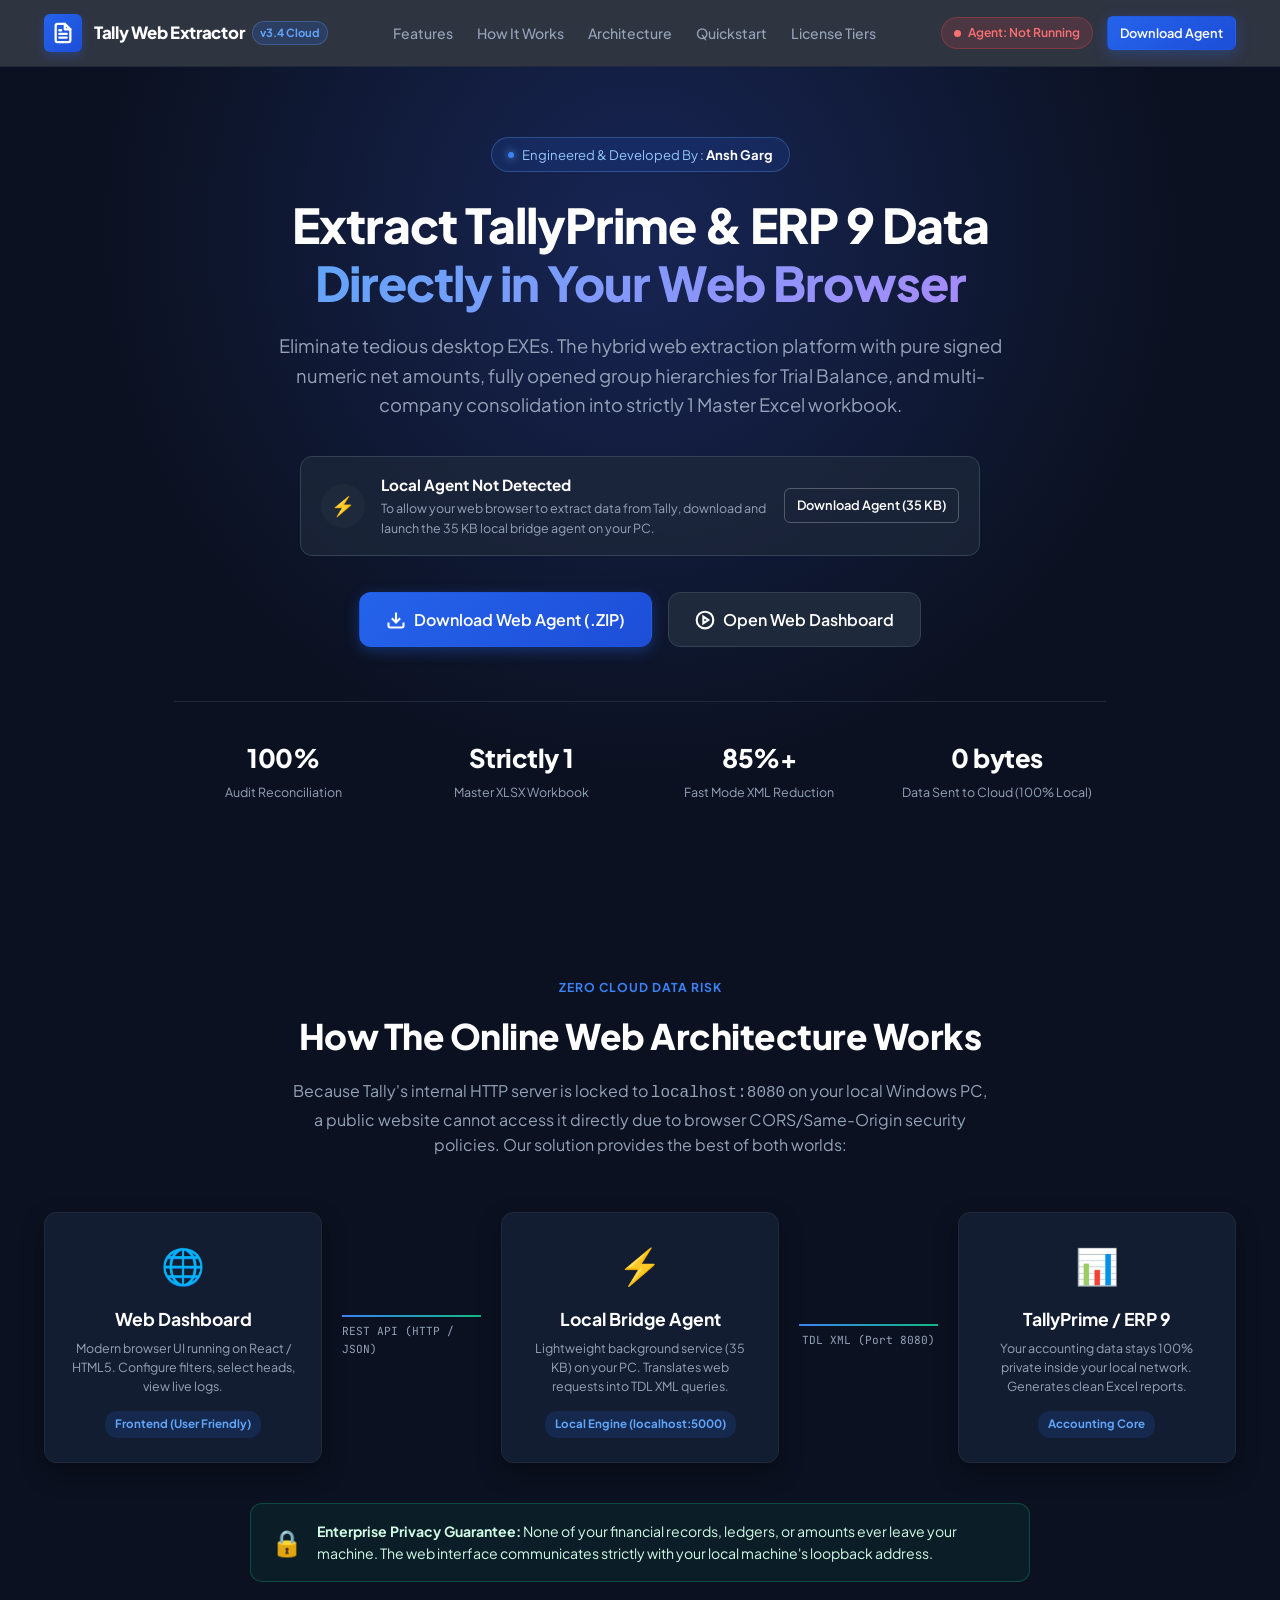
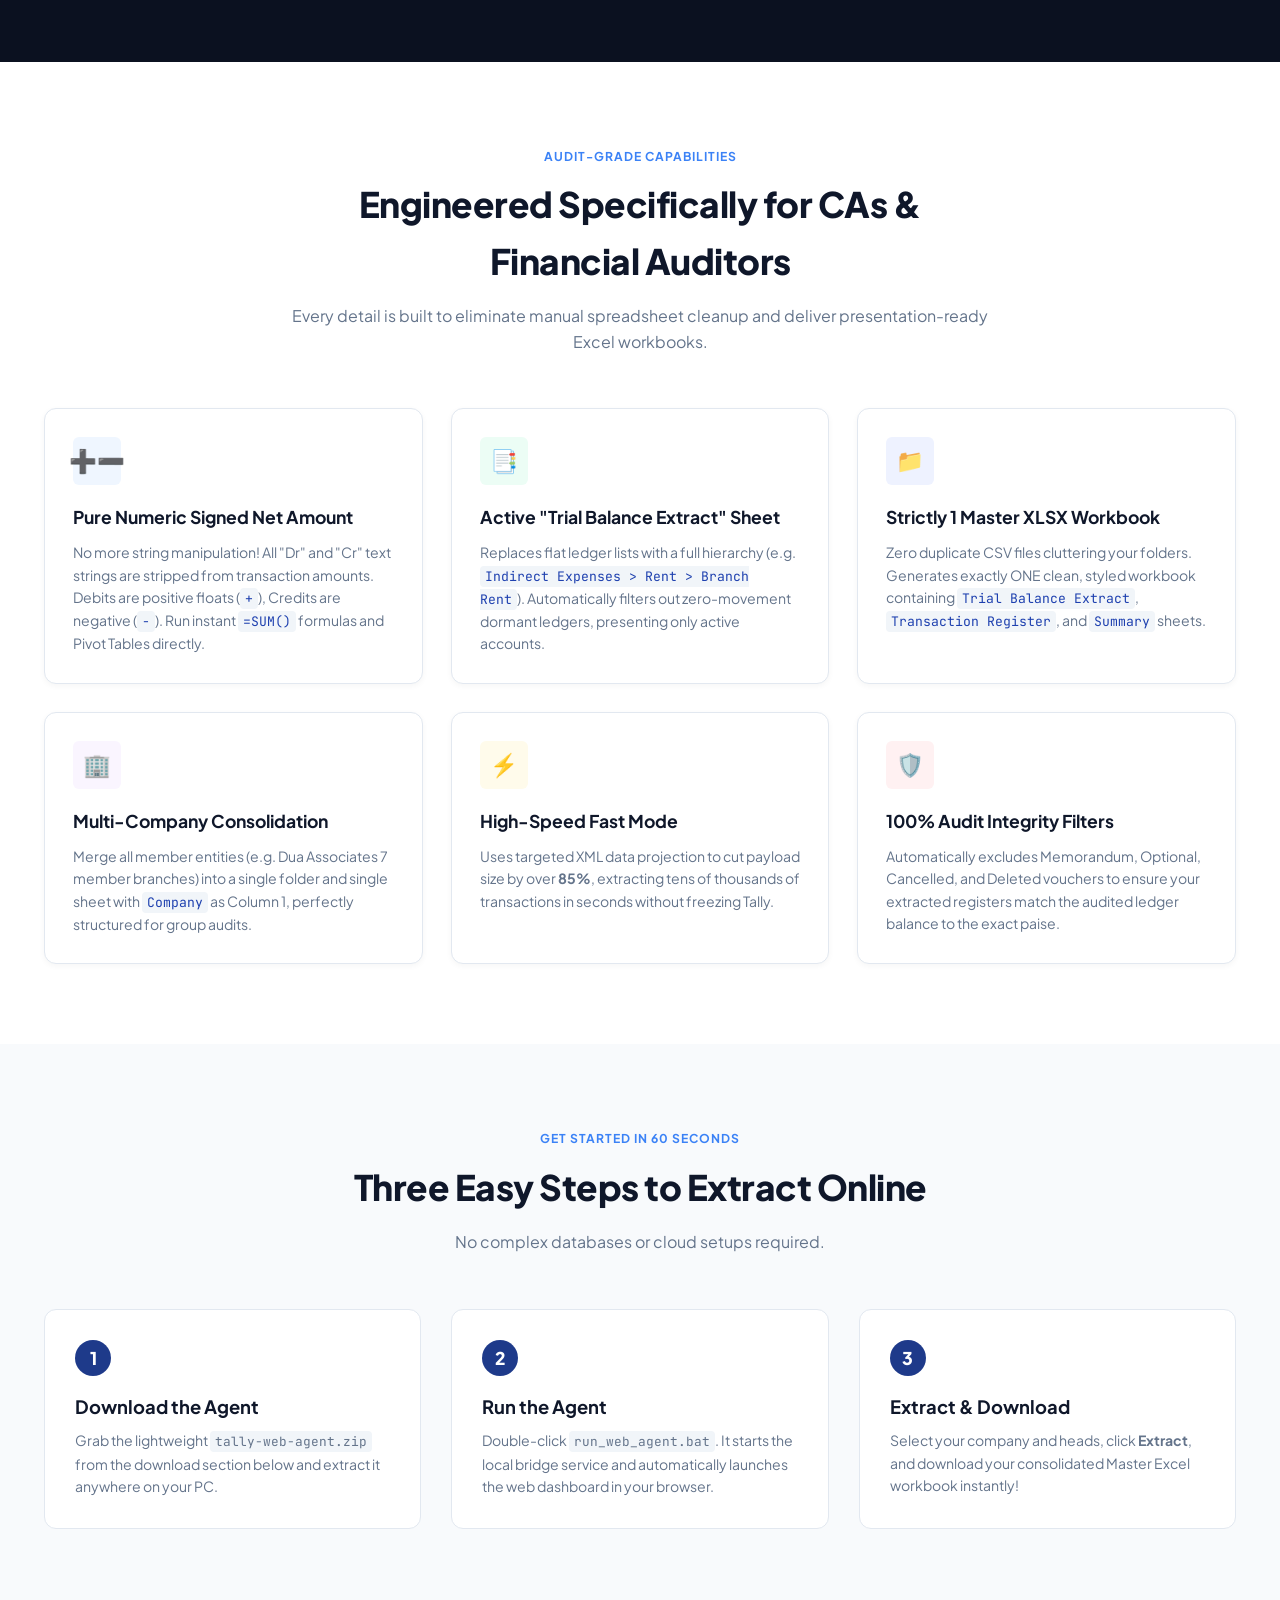
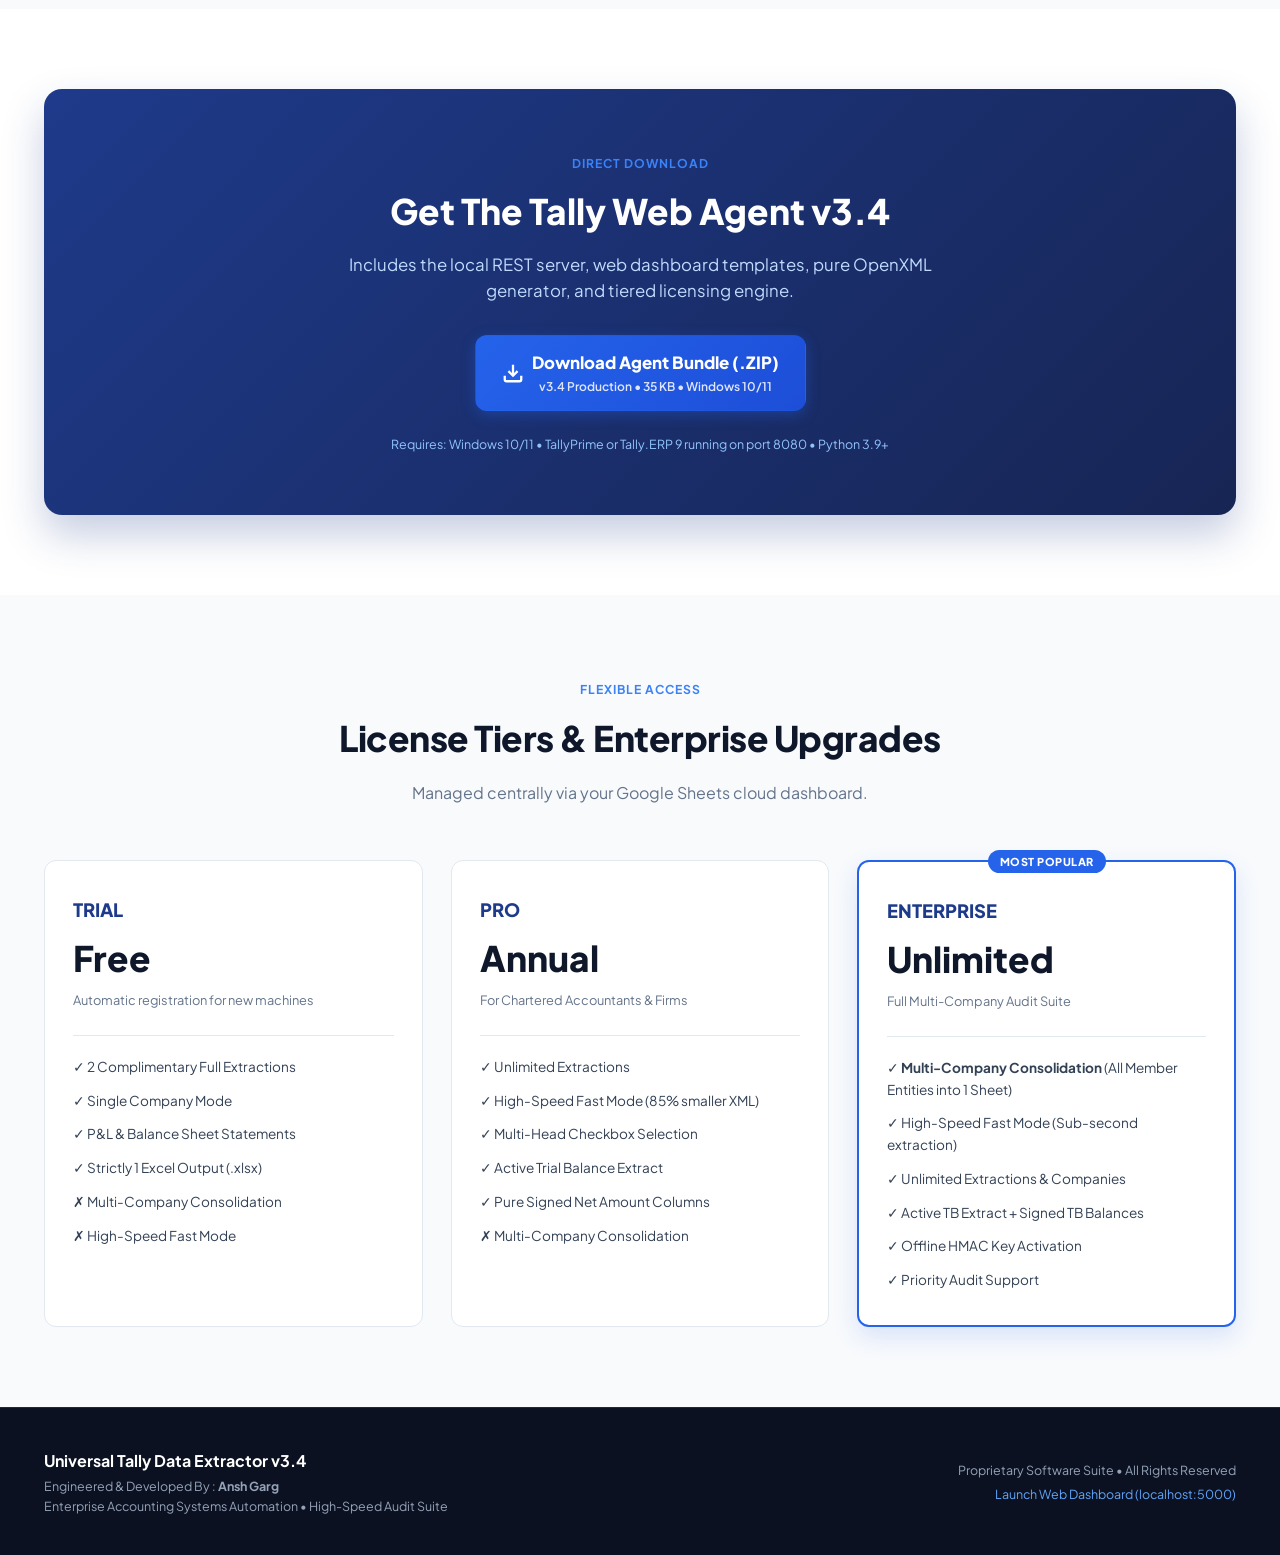
==== website/index.html @ d731748b "Initial Push" ====
<!DOCTYPE html>
<html lang="en">
<head>
  <meta charset="UTF-8">
  <meta name="viewport" content="width=device-width, initial-scale=1.0">
  <title>Tally Web Extractor — Enterprise Accounting & Consolidated Audit Suite</title>
  <link rel="preconnect" href="https://fonts.googleapis.com">
  <link rel="preconnect" href="https://fonts.gstatic.com" crossorigin>
  <link href="https://fonts.googleapis.com/css2?family=Plus+Jakarta+Sans:wght@400;500;600;700;800&family=JetBrains+Mono:wght@400;500;600&display=swap" rel="stylesheet">
  <link rel="stylesheet" href="css/style.css">
</head>
<body>

  <!-- ================= TOP NAVIGATION ================= -->
  <nav class="navbar">
    <div class="nav-container">
      <a href="#" class="nav-brand">
        <div class="nav-logo">
          <svg viewBox="0 0 24 24" fill="none" stroke="currentColor" stroke-width="2.5" stroke-linecap="round" stroke-linejoin="round">
            <path d="M14 2H6a2 2 0 0 0-2 2v16a2 2 0 0 0 2 2h12a2 2 0 0 0 2-2V8z"></path>
            <polyline points="14 2 14 8 20 8"></polyline>
            <line x1="16" y1="13" x2="8" y2="13"></line>
            <line x1="16" y1="17" x2="8" y2="17"></line>
            <polyline points="10 9 9 9 8 9"></polyline>
          </svg>
        </div>
        <div class="nav-brand-text">
          <span class="nav-brand-title">Tally Web Extractor</span>
          <span class="nav-brand-badge">v3.4 Cloud</span>
        </div>
      </a>

      <div class="nav-menu">
        <a href="#features" class="nav-link">Features</a>
        <a href="#how-it-works" class="nav-link">How It Works</a>
        <a href="#architecture" class="nav-link">Architecture</a>
        <a href="#quickstart" class="nav-link">Quickstart</a>
        <a href="#tiers" class="nav-link">License Tiers</a>
      </div>

      <div class="nav-actions">
        <!-- Live Agent Detection Badge -->
        <div id="nav-agent-status" class="nav-agent-pill status-probing">
          <span class="status-dot"></span>
          <span class="status-label">Probing Agent...</span>
        </div>
        <a href="#download" class="btn btn-primary btn-sm">Download Agent</a>
      </div>
    </div>
  </nav>

  <!-- ================= HERO SECTION ================= -->
  <header class="hero">
    <div class="hero-container">
      <div class="hero-badge">
        <span class="badge-dot"></span>
        <span>Engineered & Developed By : <strong>Ansh Garg</strong></span>
      </div>

      <h1 class="hero-title">
        Extract TallyPrime & ERP 9 Data<br>
        <span class="gradient-text">Directly in Your Web Browser</span>
      </h1>

      <p class="hero-subtitle">
        Eliminate tedious desktop EXEs. The hybrid web extraction platform with pure signed numeric net amounts,
        fully opened group hierarchies for Trial Balance, and multi-company consolidation into strictly 1 Master Excel workbook.
      </p>

      <!-- AGENT BRIDGE STATUS CARD -->
      <div id="hero-bridge-card" class="bridge-card bridge-card-offline">
        <div class="bridge-indicator">
          <div class="bridge-radar"></div>
          <div class="bridge-status-icon" id="bridge-status-icon">⚡</div>
        </div>
        <div class="bridge-details">
          <div class="bridge-title" id="bridge-title">Checking Local Agent Connection...</div>
          <div class="bridge-desc" id="bridge-desc">
            To extract data, your local agent bridges your browser with Tally running on <code>localhost:8080</code>.
          </div>
        </div>
        <div class="bridge-cta" id="bridge-cta">
          <a href="#download" class="btn btn-sm btn-outline-white">Download Agent (35 KB)</a>
        </div>
      </div>

      <div class="hero-actions">
        <a href="downloads/tally-web-agent.zip" class="btn btn-primary btn-lg" download>
          <svg width="20" height="20" viewBox="0 0 24 24" fill="none" stroke="currentColor" stroke-width="2.5"><path d="M21 15v4a2 2 0 0 1-2 2H5a2 2 0 0 1-2-2v-4"></path><polyline points="7 10 12 15 17 10"></polyline><line x1="12" y1="15" x2="12" y2="3"></line></svg>
          Download Web Agent (.ZIP)
        </a>
        <a id="btn-launch-dashboard" href="http://localhost:5000" target="_blank" class="btn btn-secondary btn-lg">
          <svg width="20" height="20" viewBox="0 0 24 24" fill="none" stroke="currentColor" stroke-width="2.5"><circle cx="12" cy="12" r="10"></circle><polygon points="10 8 16 12 10 16 10 8"></polygon></svg>
          Open Web Dashboard
        </a>
      </div>

      <div class="hero-stats">
        <div class="stat-item">
          <div class="stat-number">100%</div>
          <div class="stat-label">Audit Reconciliation</div>
        </div>
        <div class="stat-item">
          <div class="stat-number">Strictly 1</div>
          <div class="stat-label">Master XLSX Workbook</div>
        </div>
        <div class="stat-item">
          <div class="stat-number">85%+</div>
          <div class="stat-label">Fast Mode XML Reduction</div>
        </div>
        <div class="stat-item">
          <div class="stat-number">0 bytes</div>
          <div class="stat-label">Data Sent to Cloud (100% Local)</div>
        </div>
      </div>
    </div>
  </header>

  <!-- ================= ARCHITECTURE SECTION ================= -->
  <section id="architecture" class="section section-dark">
    <div class="container">
      <div class="section-header">
        <div class="section-tag">Zero Cloud Data Risk</div>
        <h2 class="section-title">How The Online Web Architecture Works</h2>
        <p class="section-desc">
          Because Tally's internal HTTP server is locked to <code>localhost:8080</code> on your local Windows PC,
          a public website cannot access it directly due to browser CORS/Same-Origin security policies.
          Our solution provides the best of both worlds:
        </p>
      </div>

      <div class="architecture-diagram">
        <div class="arch-box arch-browser">
          <div class="arch-icon">🌐</div>
          <div class="arch-title">Web Dashboard</div>
          <div class="arch-sub">Modern browser UI running on React / HTML5. Configure filters, select heads, view live logs.</div>
          <div class="arch-badge">Frontend (User Friendly)</div>
        </div>

        <div class="arch-arrow">
          <div class="arch-arrow-line"></div>
          <div class="arch-arrow-label">REST API (HTTP / JSON)</div>
        </div>

        <div class="arch-box arch-agent">
          <div class="arch-icon">⚡</div>
          <div class="arch-title">Local Bridge Agent</div>
          <div class="arch-sub">Lightweight background service (35 KB) on your PC. Translates web requests into TDL XML queries.</div>
          <div class="arch-badge">Local Engine (localhost:5000)</div>
        </div>

        <div class="arch-arrow">
          <div class="arch-arrow-line"></div>
          <div class="arch-arrow-label">TDL XML (Port 8080)</div>
        </div>

        <div class="arch-box arch-tally">
          <div class="arch-icon">📊</div>
          <div class="arch-title">TallyPrime / ERP 9</div>
          <div class="arch-sub">Your accounting data stays 100% private inside your local network. Generates clean Excel reports.</div>
          <div class="arch-badge">Accounting Core</div>
        </div>
      </div>

      <div class="security-callout">
        <div class="security-icon">🔒</div>
        <div class="security-text">
          <strong>Enterprise Privacy Guarantee:</strong> None of your financial records, ledgers, or amounts ever leave your machine. The web interface communicates strictly with your local machine's loopback address.
        </div>
      </div>
    </div>
  </section>

  <!-- ================= FEATURES SECTION ================= -->
  <section id="features" class="section">
    <div class="container">
      <div class="section-header">
        <div class="section-tag">Audit-Grade Capabilities</div>
        <h2 class="section-title">Engineered Specifically for CAs & Financial Auditors</h2>
        <p class="section-desc">Every detail is built to eliminate manual spreadsheet cleanup and deliver presentation-ready Excel workbooks.</p>
      </div>

      <div class="features-grid">
        <!-- Feature 1 -->
        <div class="feature-card">
          <div class="feature-icon bg-blue">➕➖</div>
          <h3 class="feature-title">Pure Numeric Signed Net Amount</h3>
          <p class="feature-desc">
            No more string manipulation! All "Dr" and "Cr" text strings are stripped from transaction amounts.
            Debits are positive floats (<code>+</code>), Credits are negative (<code>-</code>). Run instant <code>=SUM()</code> formulas and Pivot Tables directly.
          </p>
        </div>

        <!-- Feature 2 -->
        <div class="feature-card">
          <div class="feature-icon bg-emerald">📑</div>
          <h3 class="feature-title">Active "Trial Balance Extract" Sheet</h3>
          <p class="feature-desc">
            Replaces flat ledger lists with a full hierarchy (e.g. <code>Indirect Expenses &gt; Rent &gt; Branch Rent</code>).
            Automatically filters out zero-movement dormant ledgers, presenting only active accounts.
          </p>
        </div>

        <!-- Feature 3 -->
        <div class="feature-card">
          <div class="feature-icon bg-indigo">📁</div>
          <h3 class="feature-title">Strictly 1 Master XLSX Workbook</h3>
          <p class="feature-desc">
            Zero duplicate CSV files cluttering your folders. Generates exactly ONE clean, styled workbook containing
            <code>Trial Balance Extract</code>, <code>Transaction Register</code>, and <code>Summary</code> sheets.
          </p>
        </div>

        <!-- Feature 4 -->
        <div class="feature-card">
          <div class="feature-icon bg-purple">🏢</div>
          <h3 class="feature-title">Multi-Company Consolidation</h3>
          <p class="feature-desc">
            Merge all member entities (e.g. Dua Associates 7 member branches) into a single folder and single sheet with
            <code>Company</code> as Column 1, perfectly structured for group audits.
          </p>
        </div>

        <!-- Feature 5 -->
        <div class="feature-card">
          <div class="feature-icon bg-amber">⚡</div>
          <h3 class="feature-title">High-Speed Fast Mode</h3>
          <p class="feature-desc">
            Uses targeted XML data projection to cut payload size by over <strong>85%</strong>, extracting tens of thousands
            of transactions in seconds without freezing Tally.
          </p>
        </div>

        <!-- Feature 6 -->
        <div class="feature-card">
          <div class="feature-icon bg-rose">🛡️</div>
          <h3 class="feature-title">100% Audit Integrity Filters</h3>
          <p class="feature-desc">
            Automatically excludes Memorandum, Optional, Cancelled, and Deleted vouchers to ensure your extracted registers
            match the audited ledger balance to the exact paise.
          </p>
        </div>
      </div>
    </div>
  </section>

  <!-- ================= QUICKSTART GUIDE ================= -->
  <section id="quickstart" class="section section-alt">
    <div class="container">
      <div class="section-header">
        <div class="section-tag">Get Started in 60 Seconds</div>
        <h2 class="section-title">Three Easy Steps to Extract Online</h2>
        <p class="section-desc">No complex databases or cloud setups required.</p>
      </div>

      <div class="steps-grid">
        <div class="step-card">
          <div class="step-number">1</div>
          <h3 class="step-title">Download the Agent</h3>
          <p class="step-desc">Grab the lightweight <code>tally-web-agent.zip</code> from the download section below and extract it anywhere on your PC.</p>
        </div>

        <div class="step-card">
          <div class="step-number">2</div>
          <h3 class="step-title">Run the Agent</h3>
          <p class="step-desc">Double-click <code>run_web_agent.bat</code>. It starts the local bridge service and automatically launches the web dashboard in your browser.</p>
        </div>

        <div class="step-card">
          <div class="step-number">3</div>
          <h3 class="step-title">Extract & Download</h3>
          <p class="step-desc">Select your company and heads, click <strong>Extract</strong>, and download your consolidated Master Excel workbook instantly!</p>
        </div>
      </div>
    </div>
  </section>

  <!-- ================= DOWNLOAD SECTION ================= -->
  <section id="download" class="section">
    <div class="container">
      <div class="download-box">
        <div class="download-content">
          <div class="section-tag">Direct Download</div>
          <h2 class="download-heading">Get The Tally Web Agent v3.4</h2>
          <p class="download-text">
            Includes the local REST server, web dashboard templates, pure OpenXML generator, and tiered licensing engine.
          </p>

          <div class="download-options">
            <a href="downloads/tally-web-agent.zip" class="btn btn-primary btn-lg" download>
              <svg width="22" height="22" viewBox="0 0 24 24" fill="none" stroke="currentColor" stroke-width="2.5"><path d="M21 15v4a2 2 0 0 1-2 2H5a2 2 0 0 1-2-2v-4"></path><polyline points="7 10 12 15 17 10"></polyline><line x1="12" y1="15" x2="12" y2="3"></line></svg>
              <div>
                <div style="font-size: 1.05rem; font-weight: 800;">Download Agent Bundle (.ZIP)</div>
                <div style="font-size: 0.75rem; opacity: 0.85;">v3.4 Production &bull; 35 KB &bull; Windows 10/11</div>
              </div>
            </a>
          </div>

          <div class="download-requirements">
            <span>Requires: Windows 10/11 &bull; TallyPrime or Tally.ERP 9 running on port 8080 &bull; Python 3.9+</span>
          </div>
        </div>
      </div>
    </div>
  </section>

  <!-- ================= LICENSING TIERS ================= -->
  <section id="tiers" class="section section-alt">
    <div class="container">
      <div class="section-header">
        <div class="section-tag">Flexible Access</div>
        <h2 class="section-title">License Tiers & Enterprise Upgrades</h2>
        <p class="section-desc">Managed centrally via your Google Sheets cloud dashboard.</p>
      </div>

      <div class="pricing-grid">
        <!-- Trial -->
        <div class="pricing-card">
          <div class="pricing-tier">TRIAL</div>
          <div class="pricing-price">Free</div>
          <div class="pricing-sub">Automatic registration for new machines</div>
          <ul class="pricing-features">
            <li>✓ 2 Complimentary Full Extractions</li>
            <li>✓ Single Company Mode</li>
            <li>✓ P&L & Balance Sheet Statements</li>
            <li>✓ Strictly 1 Excel Output (.xlsx)</li>
            <li>✗ Multi-Company Consolidation</li>
            <li>✗ High-Speed Fast Mode</li>
          </ul>
        </div>

        <!-- Pro -->
        <div class="pricing-card">
          <div class="pricing-tier">PRO</div>
          <div class="pricing-price">Annual</div>
          <div class="pricing-sub">For Chartered Accountants & Firms</div>
          <ul class="pricing-features">
            <li>✓ Unlimited Extractions</li>
            <li>✓ High-Speed Fast Mode (85% smaller XML)</li>
            <li>✓ Multi-Head Checkbox Selection</li>
            <li>✓ Active Trial Balance Extract</li>
            <li>✓ Pure Signed Net Amount Columns</li>
            <li>✗ Multi-Company Consolidation</li>
          </ul>
        </div>

        <!-- Enterprise -->
        <div class="pricing-card featured">
          <div class="featured-badge">MOST POPULAR</div>
          <div class="pricing-tier">ENTERPRISE</div>
          <div class="pricing-price">Unlimited</div>
          <div class="pricing-sub">Full Multi-Company Audit Suite</div>
          <ul class="pricing-features">
            <li>✓ <strong>Multi-Company Consolidation</strong> (All Member Entities into 1 Sheet)</li>
            <li>✓ High-Speed Fast Mode (Sub-second extraction)</li>
            <li>✓ Unlimited Extractions & Companies</li>
            <li>✓ Active TB Extract + Signed TB Balances</li>
            <li>✓ Offline HMAC Key Activation</li>
            <li>✓ Priority Audit Support</li>
          </ul>
        </div>
      </div>
    </div>
  </section>

  <!-- ================= FOOTER ================= -->
  <footer class="footer">
    <div class="footer-container">
      <div class="footer-brand">
        <div class="footer-title">Universal Tally Data Extractor v3.4</div>
        <div class="footer-copy">
          Engineered & Developed By : <strong>Ansh Garg</strong><br>
          Enterprise Accounting Systems Automation &bull; High-Speed Audit Suite
        </div>
      </div>
      <div class="footer-meta">
        <div>Proprietary Software Suite &bull; All Rights Reserved</div>
        <div class="mt-1"><a href="http://localhost:5000" target="_blank" class="footer-link">Launch Web Dashboard (localhost:5000)</a></div>
      </div>
    </div>
  </footer>

  <script src="js/app.js"></script>
</body>
</html>
---- website/css/style.css ----
/* ==========================================================================
   Tally Web Extractor Landing Page Stylesheet
   Modern Commercial SaaS Aesthetic
   ========================================================================== */

:root {
  --primary: #1E3A8A;
  --primary-light: #3B82F6;
  --primary-dark: #0F172A;
  --accent: #2563EB;
  --success: #10B981;
  --warning: #F59E0B;
  --danger: #EF4444;
  --bg-dark: #0B1120;
  --bg-card-dark: #131D31;
  --bg-light: #F8FAFC;
  --border-dark: #1E293B;
  --border-light: #E2E8F0;
  --text-dark: #0F172A;
  --text-light: #F8FAFC;
  --text-muted: #94A3B8;
  --radius-sm: 6px;
  --radius-md: 12px;
  --radius-lg: 18px;
  --font-sans: 'Plus Jakarta Sans', -apple-system, sans-serif;
  --font-mono: 'JetBrains Mono', monospace;
}

*, *::before, *::after {
  box-sizing: border-box;
  margin: 0;
  padding: 0;
}

html {
  scroll-behavior: smooth;
}

body {
  font-family: var(--font-sans);
  background: white;
  color: var(--text-dark);
  line-height: 1.6;
}

/* ================= NAVBAR ================= */
.navbar {
  position: sticky;
  top: 0;
  background: rgba(11, 17, 32, 0.85);
  backdrop-filter: blur(12px);
  border-bottom: 1px solid var(--border-dark);
  z-index: 50;
  padding: 14px 0;
}

.nav-container {
  max-width: 1240px;
  margin: 0 auto;
  padding: 0 24px;
  display: flex;
  align-items: center;
  justify-content: space-between;
}

.nav-brand {
  display: flex;
  align-items: center;
  gap: 12px;
  text-decoration: none;
}

.nav-logo {
  width: 38px;
  height: 38px;
  background: linear-gradient(135deg, #2563EB, #1D4ED8);
  border-radius: var(--radius-sm);
  display: flex;
  align-items: center;
  justify-content: center;
  color: white;
  box-shadow: 0 4px 10px rgba(37, 99, 235, 0.3);
}

.nav-logo svg {
  width: 22px;
  height: 22px;
}

.nav-brand-text {
  display: flex;
  align-items: center;
  gap: 8px;
}

.nav-brand-title {
  color: white;
  font-weight: 800;
  font-size: 1.05rem;
  letter-spacing: -0.3px;
}

.nav-brand-badge {
  background: rgba(37, 99, 235, 0.2);
  color: #60A5FA;
  font-size: 0.7rem;
  font-weight: 700;
  padding: 2px 7px;
  border-radius: 12px;
  border: 1px solid rgba(96, 165, 250, 0.3);
}

.nav-menu {
  display: flex;
  gap: 24px;
}

.nav-link {
  color: #94A3B8;
  text-decoration: none;
  font-size: 0.88rem;
  font-weight: 500;
  transition: color 0.15s ease;
}
.nav-link:hover {
  color: white;
}

.nav-actions {
  display: flex;
  align-items: center;
  gap: 14px;
}

.nav-agent-pill {
  display: flex;
  align-items: center;
  gap: 7px;
  padding: 5px 12px;
  border-radius: 20px;
  font-size: 0.76rem;
  font-weight: 600;
  border: 1px solid transparent;
}
.status-probing {
  background: rgba(245, 158, 11, 0.15);
  color: #FBBF24;
  border-color: rgba(245, 158, 11, 0.3);
}
.status-online {
  background: rgba(16, 185, 129, 0.15);
  color: #34D399;
  border-color: rgba(16, 185, 129, 0.3);
}
.status-offline {
  background: rgba(239, 68, 68, 0.15);
  color: #F87171;
  border-color: rgba(239, 68, 68, 0.3);
}

.status-dot {
  width: 7px;
  height: 7px;
  border-radius: 50%;
  background: currentColor;
}

/* ================= BUTTONS ================= */
.btn {
  display: inline-flex;
  align-items: center;
  justify-content: center;
  gap: 8px;
  padding: 10px 18px;
  border-radius: var(--radius-sm);
  font-family: inherit;
  font-size: 0.88rem;
  font-weight: 600;
  text-decoration: none;
  cursor: pointer;
  border: 1px solid transparent;
  transition: all 0.2s ease;
}

.btn-primary {
  background: linear-gradient(135deg, #2563EB, #1D4ED8);
  color: white;
  box-shadow: 0 4px 14px rgba(37, 99, 235, 0.35);
}
.btn-primary:hover {
  background: linear-gradient(135deg, #1D4ED8, #1E40AF);
  transform: translateY(-1px);
  box-shadow: 0 6px 18px rgba(37, 99, 235, 0.45);
}

.btn-secondary {
  background: #1E293B;
  color: white;
  border-color: #334155;
}
.btn-secondary:hover {
  background: #334155;
  color: white;
}

.btn-outline-white {
  background: transparent;
  border-color: rgba(255, 255, 255, 0.25);
  color: white;
}
.btn-outline-white:hover {
  background: rgba(255, 255, 255, 0.1);
}

.btn-sm {
  padding: 6px 12px;
  font-size: 0.8rem;
}
.btn-lg {
  padding: 14px 26px;
  font-size: 1rem;
  border-radius: var(--radius-md);
}

/* ================= HERO ================= */
.hero {
  background: radial-gradient(circle at 50% 20%, #172554, var(--bg-dark) 60%);
  color: white;
  padding: 70px 0 90px;
  text-align: center;
  position: relative;
  overflow: hidden;
}

.hero-container {
  max-width: 980px;
  margin: 0 auto;
  padding: 0 24px;
}

.hero-badge {
  display: inline-flex;
  align-items: center;
  gap: 8px;
  padding: 6px 16px;
  border-radius: 20px;
  background: rgba(37, 99, 235, 0.15);
  border: 1px solid rgba(96, 165, 250, 0.3);
  font-size: 0.82rem;
  color: #93C5FD;
  margin-bottom: 24px;
}
.hero-badge strong {
  color: white;
}
.badge-dot {
  width: 6px;
  height: 6px;
  background: #3B82F6;
  border-radius: 50%;
  box-shadow: 0 0 8px #60A5FA;
}

.hero-title {
  font-size: 3rem;
  font-weight: 800;
  line-height: 1.2;
  letter-spacing: -1px;
  margin-bottom: 20px;
}

.gradient-text {
  background: linear-gradient(135deg, #60A5FA, #A78BFA);
  -webkit-background-clip: text;
  -webkit-text-fill-color: transparent;
}

.hero-subtitle {
  font-size: 1.15rem;
  color: #94A3B8;
  max-width: 760px;
  margin: 0 auto 36px;
  line-height: 1.6;
}

/* BRIDGE STATUS CARD */
.bridge-card {
  max-width: 680px;
  margin: 0 auto 36px;
  padding: 16px 20px;
  border-radius: var(--radius-md);
  display: flex;
  align-items: center;
  gap: 16px;
  text-align: left;
  transition: all 0.3s ease;
}
.bridge-card-offline {
  background: rgba(30, 41, 59, 0.7);
  border: 1px solid #334155;
}
.bridge-card-online {
  background: rgba(16, 185, 129, 0.12);
  border: 1px solid rgba(16, 185, 129, 0.4);
}

.bridge-indicator {
  position: relative;
  width: 44px;
  height: 44px;
  border-radius: 50%;
  background: #1E293B;
  display: flex;
  align-items: center;
  justify-content: center;
  font-size: 1.2rem;
}
.bridge-details {
  flex: 1;
}
.bridge-title {
  font-size: 0.95rem;
  font-weight: 700;
  color: white;
}
.bridge-desc {
  font-size: 0.78rem;
  color: #94A3B8;
  margin-top: 2px;
}
.bridge-desc code {
  background: rgba(0, 0, 0, 0.4);
  padding: 2px 6px;
  border-radius: 4px;
  font-family: var(--font-mono);
  color: #93C5FD;
}

.hero-actions {
  display: flex;
  justify-content: center;
  gap: 16px;
  margin-bottom: 54px;
}

.hero-stats {
  display: grid;
  grid-template-columns: repeat(4, 1fr);
  gap: 20px;
  padding-top: 36px;
  border-top: 1px solid var(--border-dark);
}
.stat-number {
  font-size: 1.6rem;
  font-weight: 800;
  color: white;
  letter-spacing: -0.5px;
}
.stat-label {
  font-size: 0.78rem;
  color: var(--text-muted);
  margin-top: 4px;
}

/* ================= SECTIONS ================= */
.section {
  padding: 80px 0;
}
.section-alt {
  background: var(--bg-light);
}
.section-dark {
  background: var(--bg-dark);
  color: white;
}

.container {
  max-width: 1240px;
  margin: 0 auto;
  padding: 0 24px;
}

.section-header {
  text-align: center;
  max-width: 700px;
  margin: 0 auto 54px;
}

.section-tag {
  display: inline-block;
  font-size: 0.76rem;
  font-weight: 700;
  text-transform: uppercase;
  letter-spacing: 1px;
  color: var(--primary-light);
  margin-bottom: 10px;
}

.section-title {
  font-size: 2.2rem;
  font-weight: 800;
  letter-spacing: -0.5px;
  margin-bottom: 14px;
}

.section-desc {
  font-size: 1rem;
  color: #64748B;
}
.section-dark .section-desc {
  color: #94A3B8;
}

/* ================= ARCHITECTURE DIAGRAM ================= */
.architecture-diagram {
  display: flex;
  align-items: center;
  justify-content: center;
  gap: 20px;
  margin-bottom: 40px;
}

.arch-box {
  background: var(--bg-card-dark);
  border: 1px solid var(--border-dark);
  border-radius: var(--radius-md);
  padding: 24px;
  width: 280px;
  text-align: center;
  box-shadow: 0 10px 25px rgba(0, 0, 0, 0.3);
}

.arch-icon {
  font-size: 2.2rem;
  margin-bottom: 12px;
}
.arch-title {
  font-size: 1.1rem;
  font-weight: 700;
  color: white;
  margin-bottom: 6px;
}
.arch-sub {
  font-size: 0.78rem;
  color: #94A3B8;
  line-height: 1.5;
  margin-bottom: 14px;
}
.arch-badge {
  background: rgba(37, 99, 235, 0.15);
  color: #60A5FA;
  font-size: 0.72rem;
  font-weight: 700;
  padding: 4px 10px;
  border-radius: 12px;
  display: inline-block;
}

.arch-arrow {
  display: flex;
  flex-direction: column;
  align-items: center;
  gap: 6px;
  width: 140px;
}
.arch-arrow-line {
  height: 2px;
  background: linear-gradient(90deg, #3B82F6, #10B981);
  width: 100%;
}
.arch-arrow-label {
  font-size: 0.7rem;
  font-family: var(--font-mono);
  color: #94A3B8;
}

.security-callout {
  max-width: 780px;
  margin: 0 auto;
  background: rgba(16, 185, 129, 0.08);
  border: 1px solid rgba(16, 185, 129, 0.3);
  border-radius: var(--radius-md);
  padding: 16px 20px;
  display: flex;
  align-items: center;
  gap: 14px;
}
.security-icon {
  font-size: 1.6rem;
}
.security-text {
  font-size: 0.88rem;
  color: #D1FAE5;
}

/* ================= FEATURES GRID ================= */
.features-grid {
  display: grid;
  grid-template-columns: repeat(3, 1fr);
  gap: 28px;
}

.feature-card {
  background: white;
  border: 1px solid var(--border-light);
  border-radius: var(--radius-md);
  padding: 28px;
  transition: all 0.2s ease;
  box-shadow: 0 2px 6px rgba(0, 0, 0, 0.04);
}
.feature-card:hover {
  transform: translateY(-3px);
  box-shadow: 0 12px 24px rgba(0, 0, 0, 0.08);
  border-color: #CBD5E1;
}

.feature-icon {
  width: 48px;
  height: 48px;
  border-radius: var(--radius-sm);
  display: flex;
  align-items: center;
  justify-content: center;
  font-size: 1.4rem;
  margin-bottom: 18px;
}
.bg-blue { background: #EFF6FF; }
.bg-emerald { background: #ECFDF5; }
.bg-indigo { background: #EEF2FF; }
.bg-purple { background: #FAF5FF; }
.bg-amber { background: #FFFBEB; }
.bg-rose { background: #FFF1F2; }

.feature-title {
  font-size: 1.1rem;
  font-weight: 700;
  color: var(--text-dark);
  margin-bottom: 10px;
}
.feature-desc {
  font-size: 0.88rem;
  color: #64748B;
  line-height: 1.6;
}
.feature-desc code {
  background: #F1F5F9;
  padding: 2px 5px;
  border-radius: 4px;
  font-family: var(--font-mono);
  font-size: 0.82rem;
  color: #1E40AF;
}

/* ================= QUICKSTART STEPS ================= */
.steps-grid {
  display: grid;
  grid-template-columns: repeat(3, 1fr);
  gap: 30px;
}

.step-card {
  background: white;
  border: 1px solid var(--border-light);
  border-radius: var(--radius-md);
  padding: 30px;
  position: relative;
}
.step-number {
  width: 36px;
  height: 36px;
  background: var(--primary);
  color: white;
  font-size: 1.1rem;
  font-weight: 800;
  border-radius: 50%;
  display: flex;
  align-items: center;
  justify-content: center;
  margin-bottom: 16px;
}
.step-title {
  font-size: 1.15rem;
  font-weight: 700;
  margin-bottom: 8px;
}
.step-desc {
  font-size: 0.88rem;
  color: #64748B;
}
.step-desc code {
  background: #F1F5F9;
  padding: 2px 5px;
  border-radius: 4px;
  font-family: var(--font-mono);
  font-size: 0.8rem;
}

/* ================= DOWNLOAD BOX ================= */
.download-box {
  background: linear-gradient(135deg, #1E3A8A, #172554);
  color: white;
  border-radius: var(--radius-lg);
  padding: 60px 40px;
  text-align: center;
  box-shadow: 0 20px 40px rgba(30, 58, 138, 0.25);
}

.download-heading {
  font-size: 2.2rem;
  font-weight: 800;
  margin-bottom: 12px;
}
.download-text {
  font-size: 1.05rem;
  color: #BFDBFE;
  max-width: 600px;
  margin: 0 auto 30px;
}

.download-options {
  display: flex;
  justify-content: center;
  gap: 16px;
  margin-bottom: 24px;
}

.download-requirements {
  font-size: 0.78rem;
  color: #93C5FD;
}

/* ================= PRICING ================= */
.pricing-grid {
  display: grid;
  grid-template-columns: repeat(3, 1fr);
  gap: 28px;
}

.pricing-card {
  background: white;
  border: 1px solid var(--border-light);
  border-radius: var(--radius-md);
  padding: 34px 28px;
  position: relative;
}
.pricing-card.featured {
  border: 2px solid #2563EB;
  box-shadow: 0 10px 25px rgba(37, 99, 235, 0.15);
}
.featured-badge {
  position: absolute;
  top: -12px;
  left: 50%;
  transform: translateX(-50%);
  background: #2563EB;
  color: white;
  font-size: 0.68rem;
  font-weight: 800;
  padding: 3px 12px;
  border-radius: 12px;
  letter-spacing: 0.5px;
}

.pricing-tier {
  font-size: 1.15rem;
  font-weight: 800;
  color: var(--primary);
  margin-bottom: 6px;
}
.pricing-price {
  font-size: 2.2rem;
  font-weight: 800;
  color: var(--text-dark);
  margin-bottom: 4px;
}
.pricing-sub {
  font-size: 0.8rem;
  color: #64748B;
  margin-bottom: 24px;
}

.pricing-features {
  list-style: none;
  font-size: 0.85rem;
  display: flex;
  flex-direction: column;
  gap: 12px;
  color: #334155;
  border-top: 1px solid var(--border-light);
  padding-top: 20px;
}

/* ================= FOOTER ================= */
.footer {
  background: var(--bg-dark);
  color: white;
  padding: 40px 0;
  border-top: 1px solid var(--border-dark);
}

.footer-container {
  max-width: 1240px;
  margin: 0 auto;
  padding: 0 24px;
  display: flex;
  align-items: center;
  justify-content: space-between;
}

.footer-title {
  font-size: 1rem;
  font-weight: 700;
}
.footer-copy {
  font-size: 0.78rem;
  color: var(--text-muted);
  margin-top: 4px;
}
.footer-meta {
  text-align: right;
  font-size: 0.78rem;
  color: var(--text-muted);
}
.footer-link {
  color: #60A5FA;
  text-decoration: none;
}
.footer-link:hover {
  text-decoration: underline;
}

.mt-1 { margin-top: 4px; }
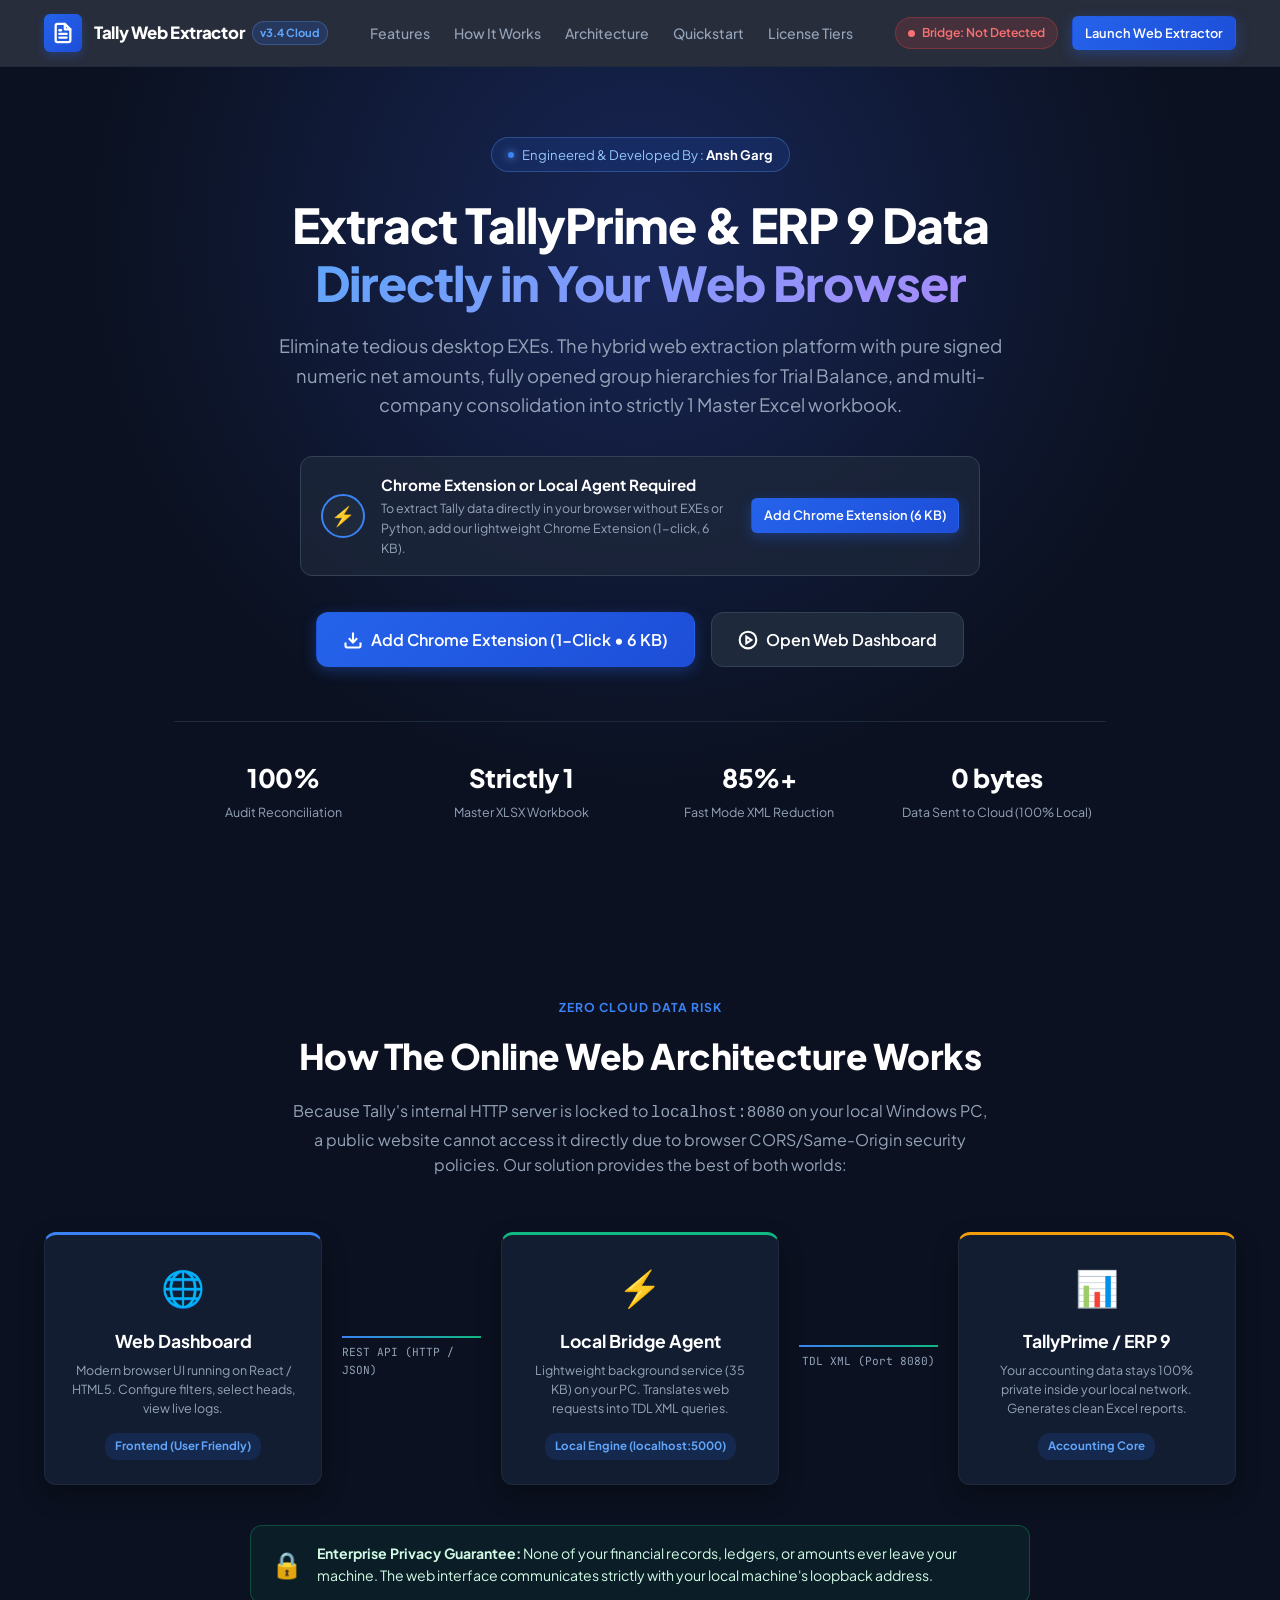
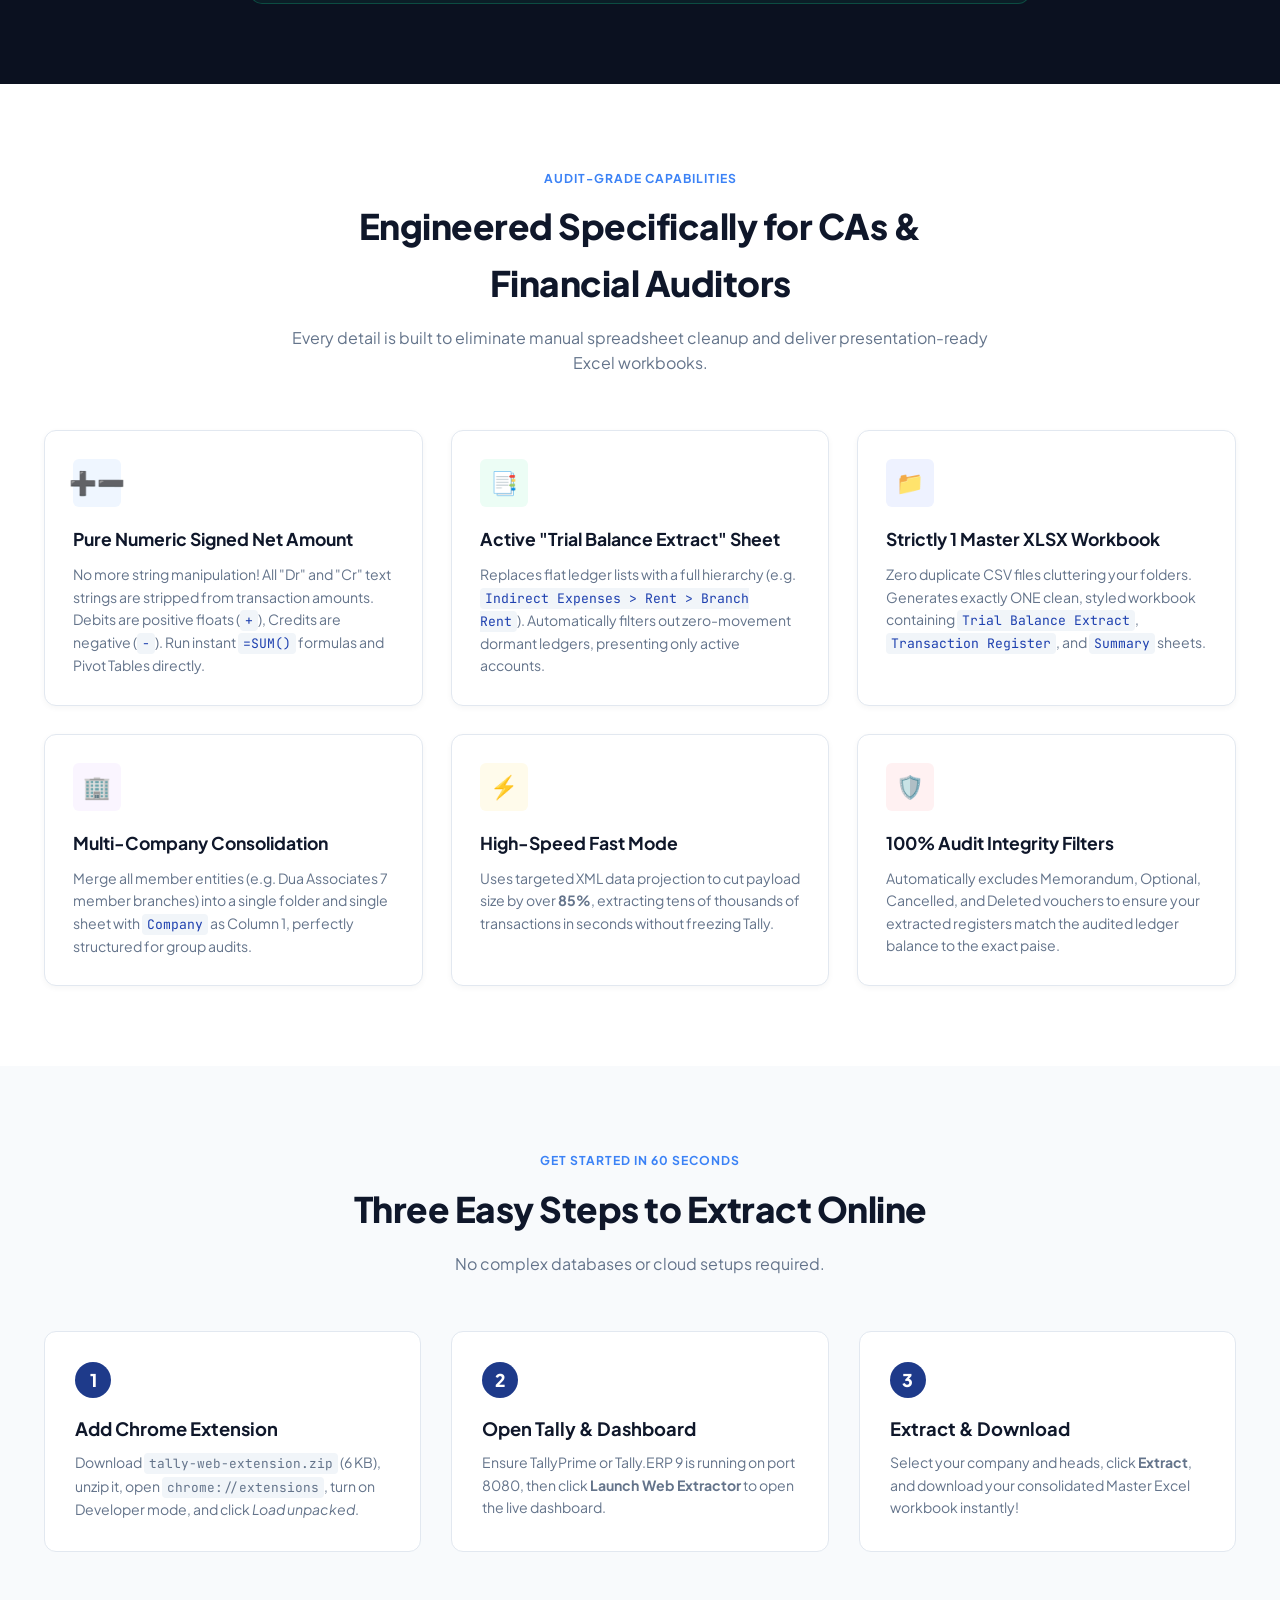
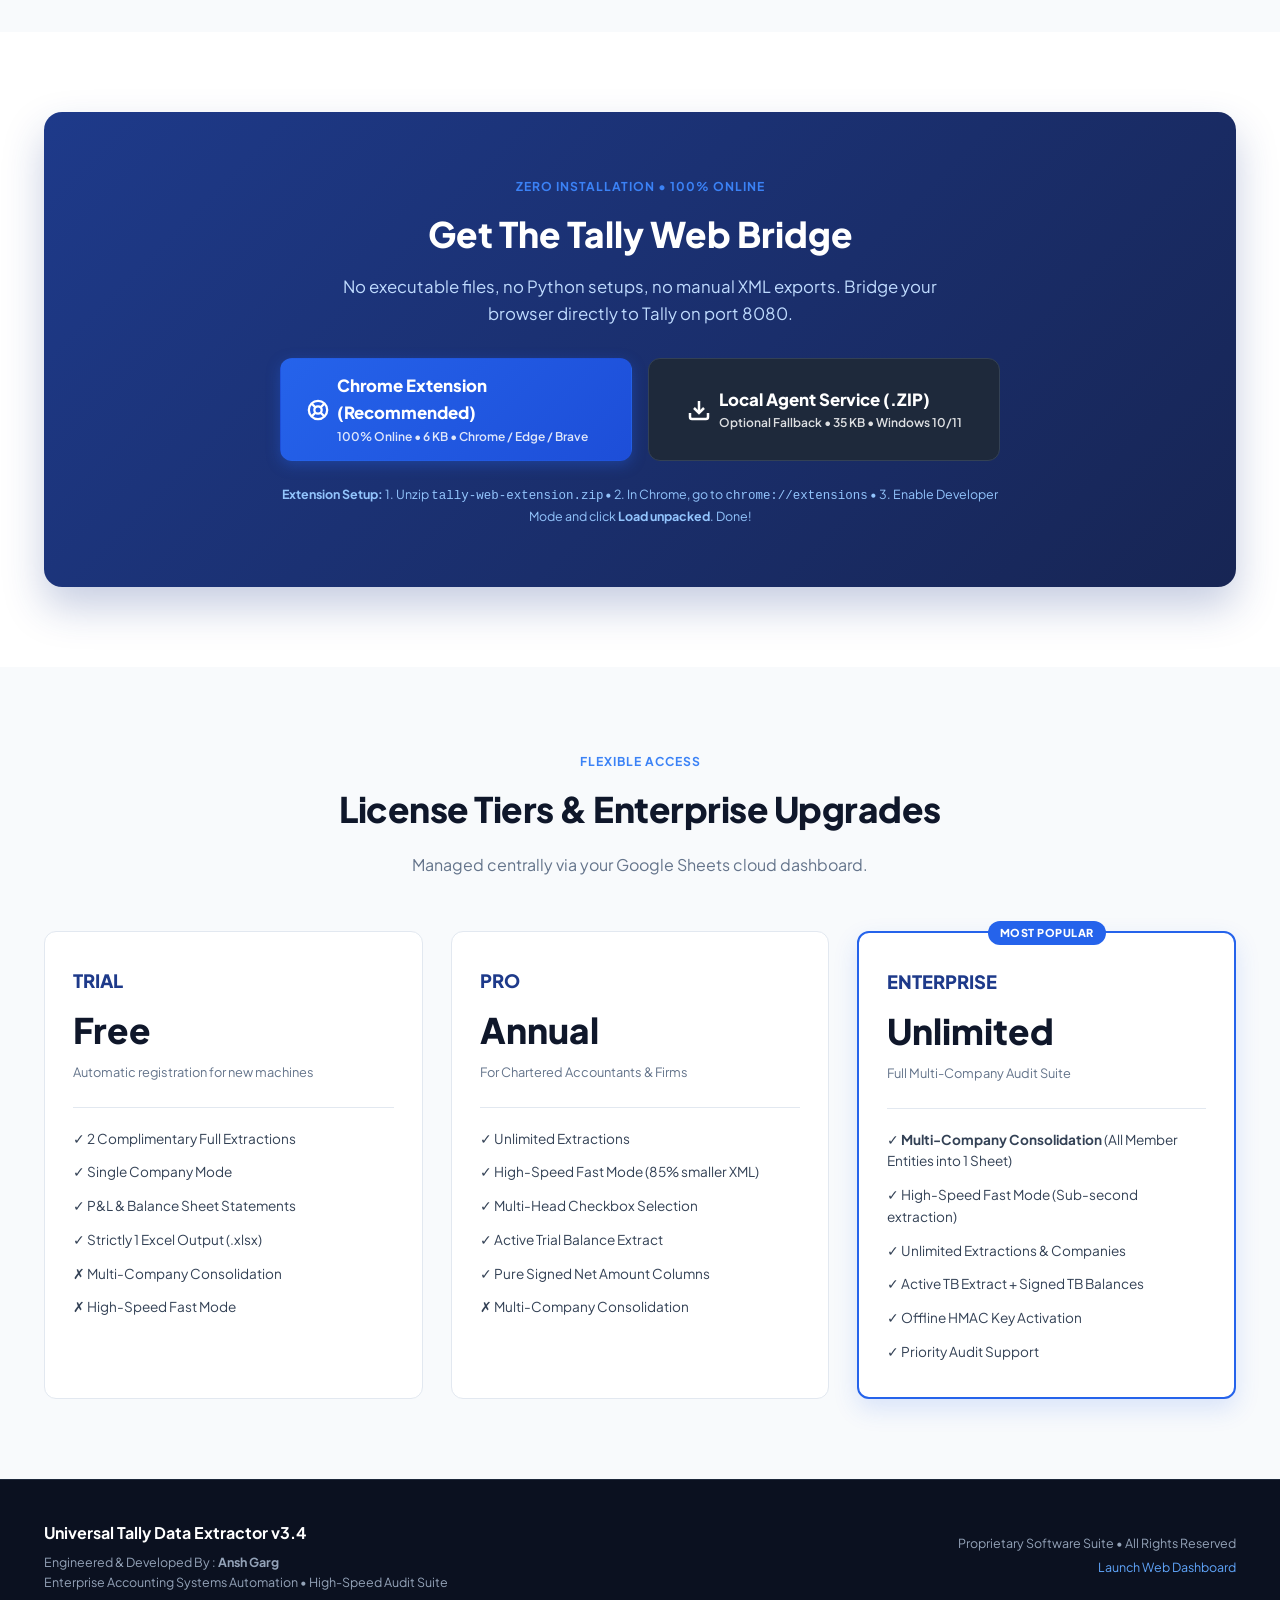
==== commit 8dc89650: "Final Push git" ====
--- a/website/index.html
+++ b/website/index.html
@@ -39,12 +39,12 @@
       </div>
 
       <div class="nav-actions">
-        <!-- Live Agent Detection Badge -->
+        <!-- Live Bridge Detection Badge -->
         <div id="nav-agent-status" class="nav-agent-pill status-probing">
           <span class="status-dot"></span>
-          <span class="status-label">Probing Agent...</span>
-        </div>
-        <a href="#download" class="btn btn-primary btn-sm">Download Agent</a>
+          <span class="status-label">Probing Bridge...</span>
+        </div>
+        <a href="/dashboard" class="btn btn-primary btn-sm">Launch Web Extractor</a>
       </div>
     </div>
   </nav>
@@ -67,29 +67,29 @@
         fully opened group hierarchies for Trial Balance, and multi-company consolidation into strictly 1 Master Excel workbook.
       </p>
 
-      <!-- AGENT BRIDGE STATUS CARD -->
+      <!-- AGENT / EXTENSION BRIDGE STATUS CARD -->
       <div id="hero-bridge-card" class="bridge-card bridge-card-offline">
         <div class="bridge-indicator">
           <div class="bridge-radar"></div>
           <div class="bridge-status-icon" id="bridge-status-icon">⚡</div>
         </div>
         <div class="bridge-details">
-          <div class="bridge-title" id="bridge-title">Checking Local Agent Connection...</div>
+          <div class="bridge-title" id="bridge-title">Checking Chrome Extension Bridge...</div>
           <div class="bridge-desc" id="bridge-desc">
-            To extract data, your local agent bridges your browser with Tally running on <code>localhost:8080</code>.
+            100% Online extraction: The lightweight Chrome Extension connects this page to your local Tally on <code>localhost:8080</code>. Zero EXE &bull; Zero Python installation required.
           </div>
         </div>
         <div class="bridge-cta" id="bridge-cta">
-          <a href="#download" class="btn btn-sm btn-outline-white">Download Agent (35 KB)</a>
+          <a href="downloads/tally-web-extension.zip" class="btn btn-sm btn-outline-white" download>Get Extension (6 KB)</a>
         </div>
       </div>
 
       <div class="hero-actions">
-        <a href="downloads/tally-web-agent.zip" class="btn btn-primary btn-lg" download>
+        <a href="downloads/tally-web-extension.zip" class="btn btn-primary btn-lg" download>
           <svg width="20" height="20" viewBox="0 0 24 24" fill="none" stroke="currentColor" stroke-width="2.5"><path d="M21 15v4a2 2 0 0 1-2 2H5a2 2 0 0 1-2-2v-4"></path><polyline points="7 10 12 15 17 10"></polyline><line x1="12" y1="15" x2="12" y2="3"></line></svg>
-          Download Web Agent (.ZIP)
+          Add Chrome Extension (1-Click &bull; 6 KB)
         </a>
-        <a id="btn-launch-dashboard" href="http://localhost:5000" target="_blank" class="btn btn-secondary btn-lg">
+        <a id="btn-launch-dashboard" href="/dashboard" class="btn btn-secondary btn-lg">
           <svg width="20" height="20" viewBox="0 0 24 24" fill="none" stroke="currentColor" stroke-width="2.5"><circle cx="12" cy="12" r="10"></circle><polygon points="10 8 16 12 10 16 10 8"></polygon></svg>
           Open Web Dashboard
         </a>
@@ -256,14 +256,14 @@
       <div class="steps-grid">
         <div class="step-card">
           <div class="step-number">1</div>
-          <h3 class="step-title">Download the Agent</h3>
-          <p class="step-desc">Grab the lightweight <code>tally-web-agent.zip</code> from the download section below and extract it anywhere on your PC.</p>
+          <h3 class="step-title">Add Chrome Extension</h3>
+          <p class="step-desc">Download <code>tally-web-extension.zip</code> (6 KB), unzip it, open <code>chrome://extensions</code>, turn on Developer mode, and click <em>Load unpacked</em>.</p>
         </div>
 
         <div class="step-card">
           <div class="step-number">2</div>
-          <h3 class="step-title">Run the Agent</h3>
-          <p class="step-desc">Double-click <code>run_web_agent.bat</code>. It starts the local bridge service and automatically launches the web dashboard in your browser.</p>
+          <h3 class="step-title">Open Tally & Dashboard</h3>
+          <p class="step-desc">Ensure TallyPrime or Tally.ERP 9 is running on port 8080, then click <strong>Launch Web Extractor</strong> to open the live dashboard.</p>
         </div>
 
         <div class="step-card">
@@ -280,25 +280,39 @@
     <div class="container">
       <div class="download-box">
         <div class="download-content">
-          <div class="section-tag">Direct Download</div>
-          <h2 class="download-heading">Get The Tally Web Agent v3.4</h2>
+          <div class="section-tag">Zero Installation &bull; 100% Online</div>
+          <h2 class="download-heading">Get The Tally Web Bridge</h2>
           <p class="download-text">
-            Includes the local REST server, web dashboard templates, pure OpenXML generator, and tiered licensing engine.
-          </p>
-
-          <div class="download-options">
-            <a href="downloads/tally-web-agent.zip" class="btn btn-primary btn-lg" download>
-              <svg width="22" height="22" viewBox="0 0 24 24" fill="none" stroke="currentColor" stroke-width="2.5"><path d="M21 15v4a2 2 0 0 1-2 2H5a2 2 0 0 1-2-2v-4"></path><polyline points="7 10 12 15 17 10"></polyline><line x1="12" y1="15" x2="12" y2="3"></line></svg>
+            No executable files, no Python setups, no manual XML exports. Bridge your browser directly to Tally on port 8080.
+          </p>
+
+          <div class="download-options" style="display: flex; gap: 1rem; flex-wrap: wrap; justify-content: center;">
+            <!-- Extension Download (Primary) -->
+            <a href="downloads/tally-web-extension.zip" class="btn btn-primary btn-lg" download style="flex: 1 1 300px; max-width: 420px; text-align: left;">
+              <svg width="24" height="24" viewBox="0 0 24 24" fill="none" stroke="currentColor" stroke-width="2.5"><circle cx="12" cy="12" r="10"></circle><circle cx="12" cy="12" r="4"></circle><line x1="4.93" y1="4.93" x2="9.17" y2="9.17"></line><line x1="14.83" y1="14.83" x2="19.07" y2="19.07"></line><line x1="14.83" y1="9.17" x2="19.07" y2="4.93"></line><line x1="4.93" y1="19.07" x2="9.17" y2="14.83"></line></svg>
               <div>
-                <div style="font-size: 1.05rem; font-weight: 800;">Download Agent Bundle (.ZIP)</div>
-                <div style="font-size: 0.75rem; opacity: 0.85;">v3.4 Production &bull; 35 KB &bull; Windows 10/11</div>
+                <div style="font-size: 1.05rem; font-weight: 800;">Chrome Extension (Recommended)</div>
+                <div style="font-size: 0.75rem; opacity: 0.85;">100% Online &bull; 6 KB &bull; Chrome / Edge / Brave</div>
+              </div>
+            </a>
+
+            <!-- Local Agent Download (Fallback) -->
+            <a href="downloads/tally-web-agent.zip" class="btn btn-secondary btn-lg" download style="flex: 1 1 300px; max-width: 420px; text-align: left;">
+              <svg width="24" height="24" viewBox="0 0 24 24" fill="none" stroke="currentColor" stroke-width="2.5"><path d="M21 15v4a2 2 0 0 1-2 2H5a2 2 0 0 1-2-2v-4"></path><polyline points="7 10 12 15 17 10"></polyline><line x1="12" y1="15" x2="12" y2="3"></line></svg>
+              <div>
+                <div style="font-size: 1.05rem; font-weight: 800;">Local Agent Service (.ZIP)</div>
+                <div style="font-size: 0.75rem; opacity: 0.85;">Optional Fallback &bull; 35 KB &bull; Windows 10/11</div>
               </div>
             </a>
           </div>
 
           <div class="download-requirements">
-            <span>Requires: Windows 10/11 &bull; TallyPrime or Tally.ERP 9 running on port 8080 &bull; Python 3.9+</span>
+            <span><strong>Extension Setup:</strong> 1. Unzip <code>tally-web-extension.zip</code> &bull; 2. In Chrome, go to <code>chrome://extensions</code> &bull; 3. Enable Developer Mode and click <strong>Load unpacked</strong>. Done!</span>
           </div>
+        </div>
+      </div>
+    </div>
+  </section>
         </div>
       </div>
     </div>
@@ -375,7 +389,7 @@
       </div>
       <div class="footer-meta">
         <div>Proprietary Software Suite &bull; All Rights Reserved</div>
-        <div class="mt-1"><a href="http://localhost:5000" target="_blank" class="footer-link">Launch Web Dashboard (localhost:5000)</a></div>
+        <div class="mt-1"><a href="/dashboard" class="footer-link">Launch Web Dashboard</a></div>
       </div>
     </div>
   </footer>
--- a/website/css/style.css
+++ b/website/css/style.css
@@ -47,7 +47,7 @@
 .navbar {
   position: sticky;
   top: 0;
-  background: rgba(11, 17, 32, 0.85);
+  background: rgba(11, 17, 32, 0.88);
   backdrop-filter: blur(12px);
   border-bottom: 1px solid var(--border-dark);
   z-index: 50;
@@ -142,6 +142,11 @@
   font-weight: 600;
   border: 1px solid transparent;
 }
+.status-label {
+  font-size: 0.76rem;
+  font-weight: 600;
+}
+
 .status-probing {
   background: rgba(245, 158, 11, 0.15);
   color: #FBBF24;
@@ -314,7 +319,32 @@
   align-items: center;
   justify-content: center;
   font-size: 1.2rem;
-}
+  flex-shrink: 0;
+}
+
+.bridge-radar {
+  position: absolute;
+  width: 100%;
+  height: 100%;
+  border-radius: 50%;
+  border: 2px solid #3B82F6;
+  animation: radarPulse 2s infinite ease-out;
+  pointer-events: none;
+}
+.bridge-card-online .bridge-radar {
+  border-color: #34D399;
+}
+
+@keyframes radarPulse {
+  0% { transform: scale(1); opacity: 0.8; }
+  100% { transform: scale(1.6); opacity: 0; }
+}
+
+.bridge-status-icon {
+  font-size: 1.2rem;
+  z-index: 2;
+}
+
 .bridge-details {
   flex: 1;
 }
@@ -336,6 +366,11 @@
   color: #93C5FD;
 }
 
+.bridge-cta {
+  display: flex;
+  align-items: center;
+}
+
 .hero-actions {
   display: flex;
   justify-content: center;
@@ -350,6 +385,11 @@
   padding-top: 36px;
   border-top: 1px solid var(--border-dark);
 }
+
+.stat-item {
+  text-align: center;
+}
+
 .stat-number {
   font-size: 1.6rem;
   font-weight: 800;
@@ -430,6 +470,16 @@
   box-shadow: 0 10px 25px rgba(0, 0, 0, 0.3);
 }
 
+.arch-browser {
+  border-top: 3px solid #3B82F6;
+}
+.arch-agent {
+  border-top: 3px solid #10B981;
+}
+.arch-tally {
+  border-top: 3px solid #F59E0B;
+}
+
 .arch-icon {
   font-size: 2.2rem;
   margin-bottom: 12px;
@@ -605,6 +655,12 @@
   box-shadow: 0 20px 40px rgba(30, 58, 138, 0.25);
 }
 
+.download-content {
+  max-width: 720px;
+  margin: 0 auto;
+  text-align: center;
+}
+
 .download-heading {
   font-size: 2.2rem;
   font-weight: 800;
@@ -707,6 +763,12 @@
   justify-content: space-between;
 }
 
+.footer-brand {
+  display: flex;
+  flex-direction: column;
+  gap: 4px;
+}
+
 .footer-title {
   font-size: 1rem;
   font-weight: 700;
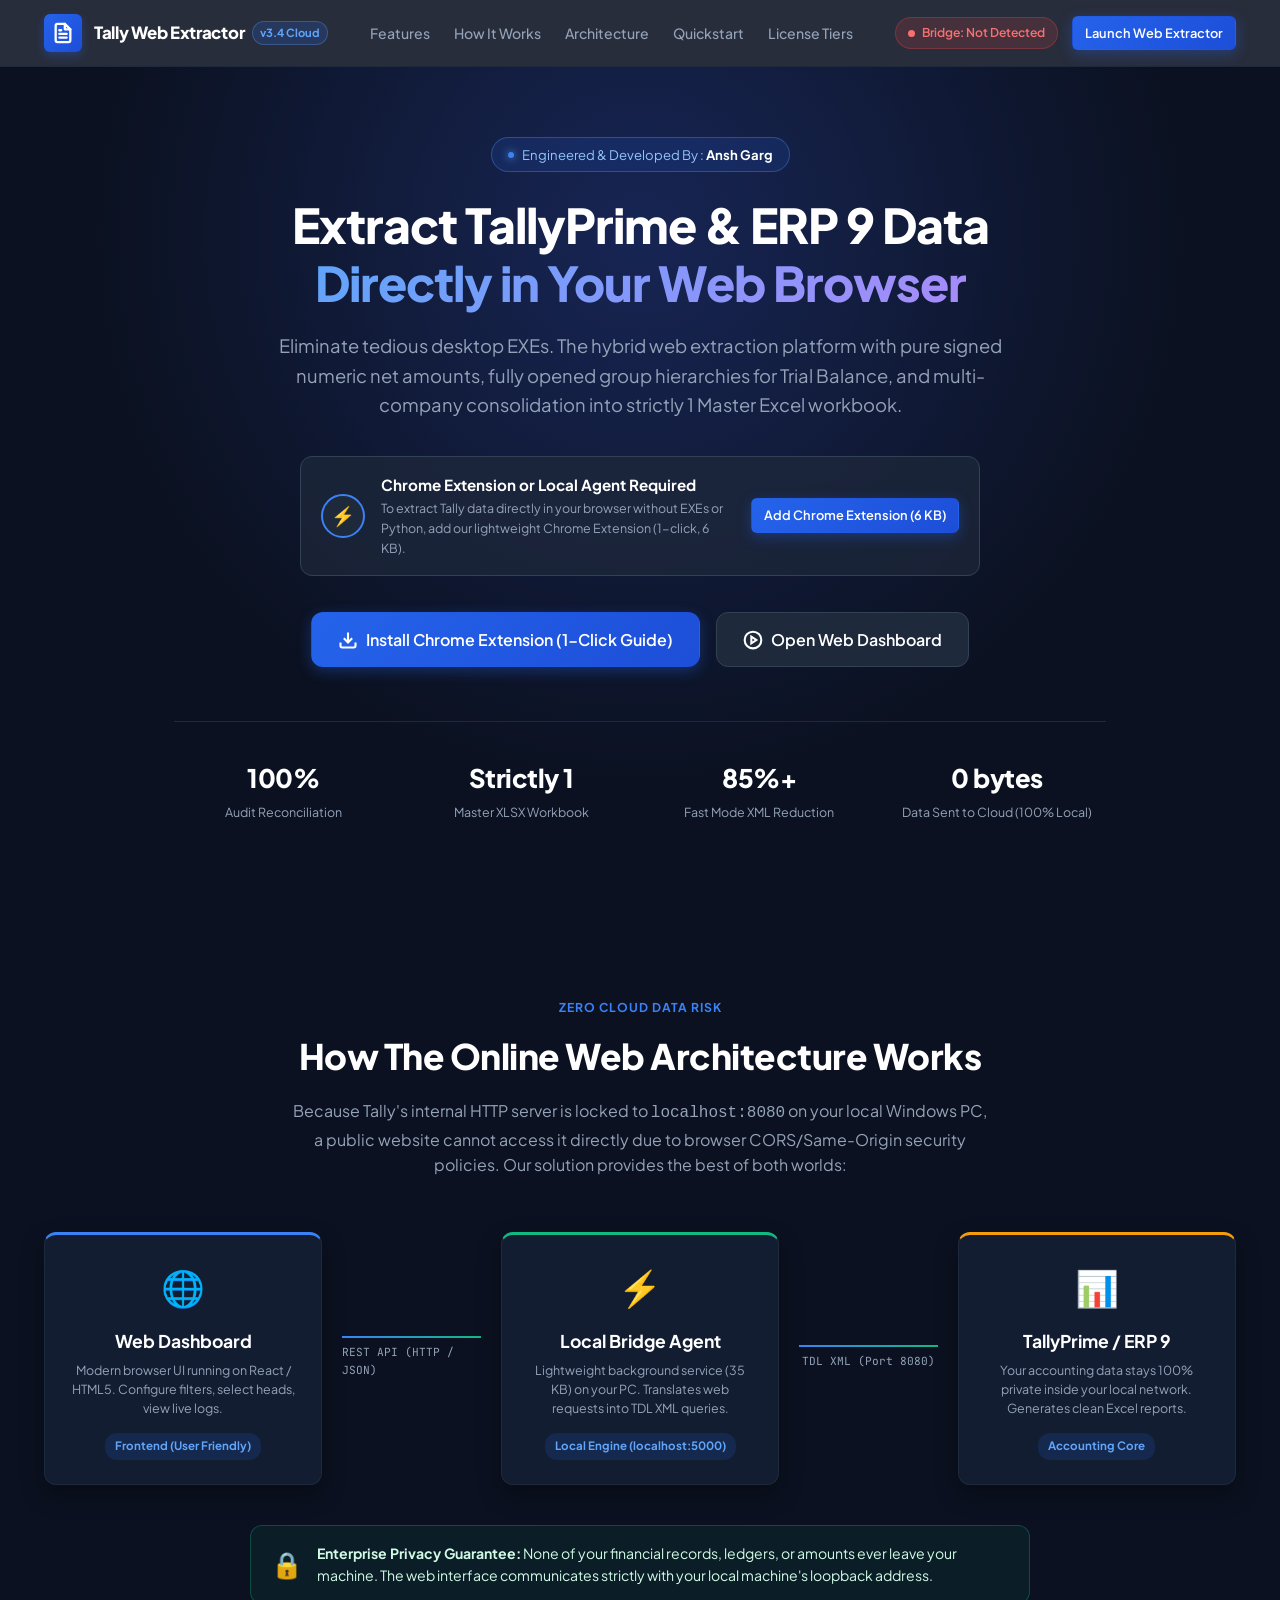
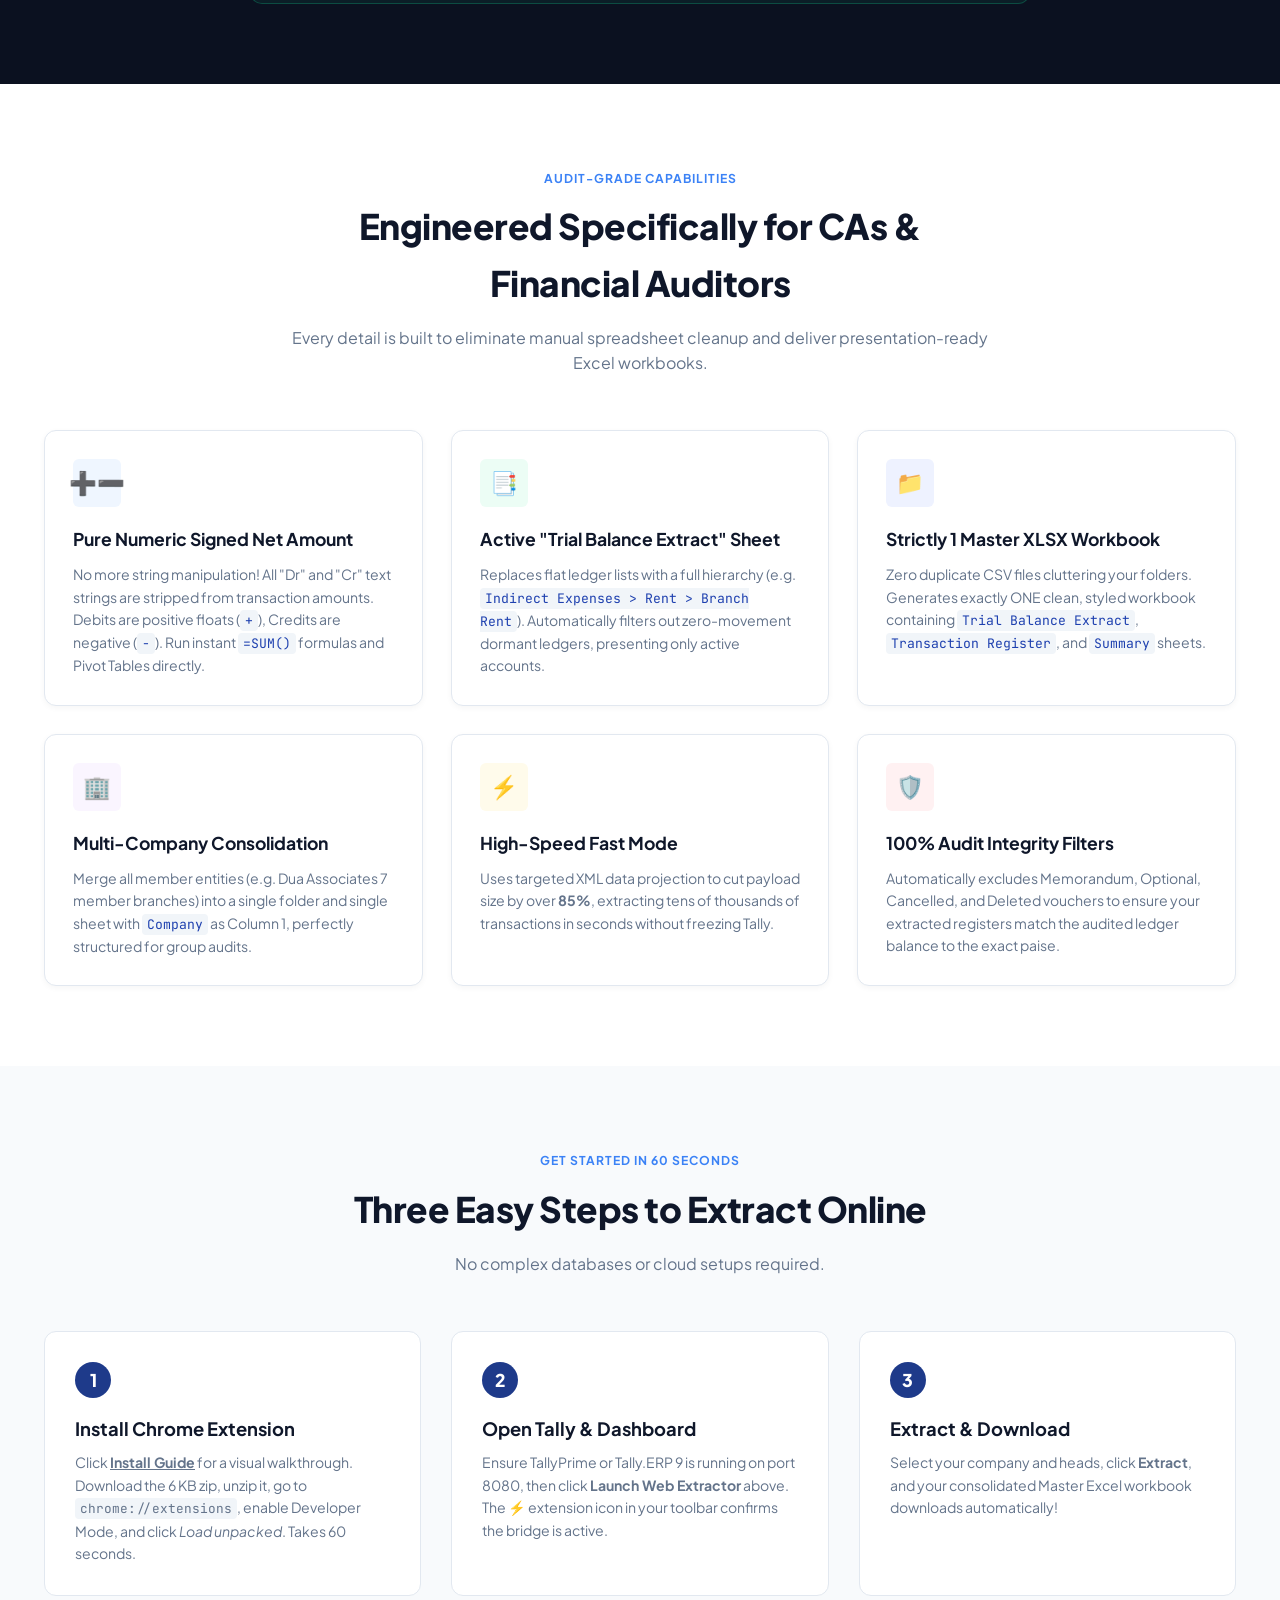
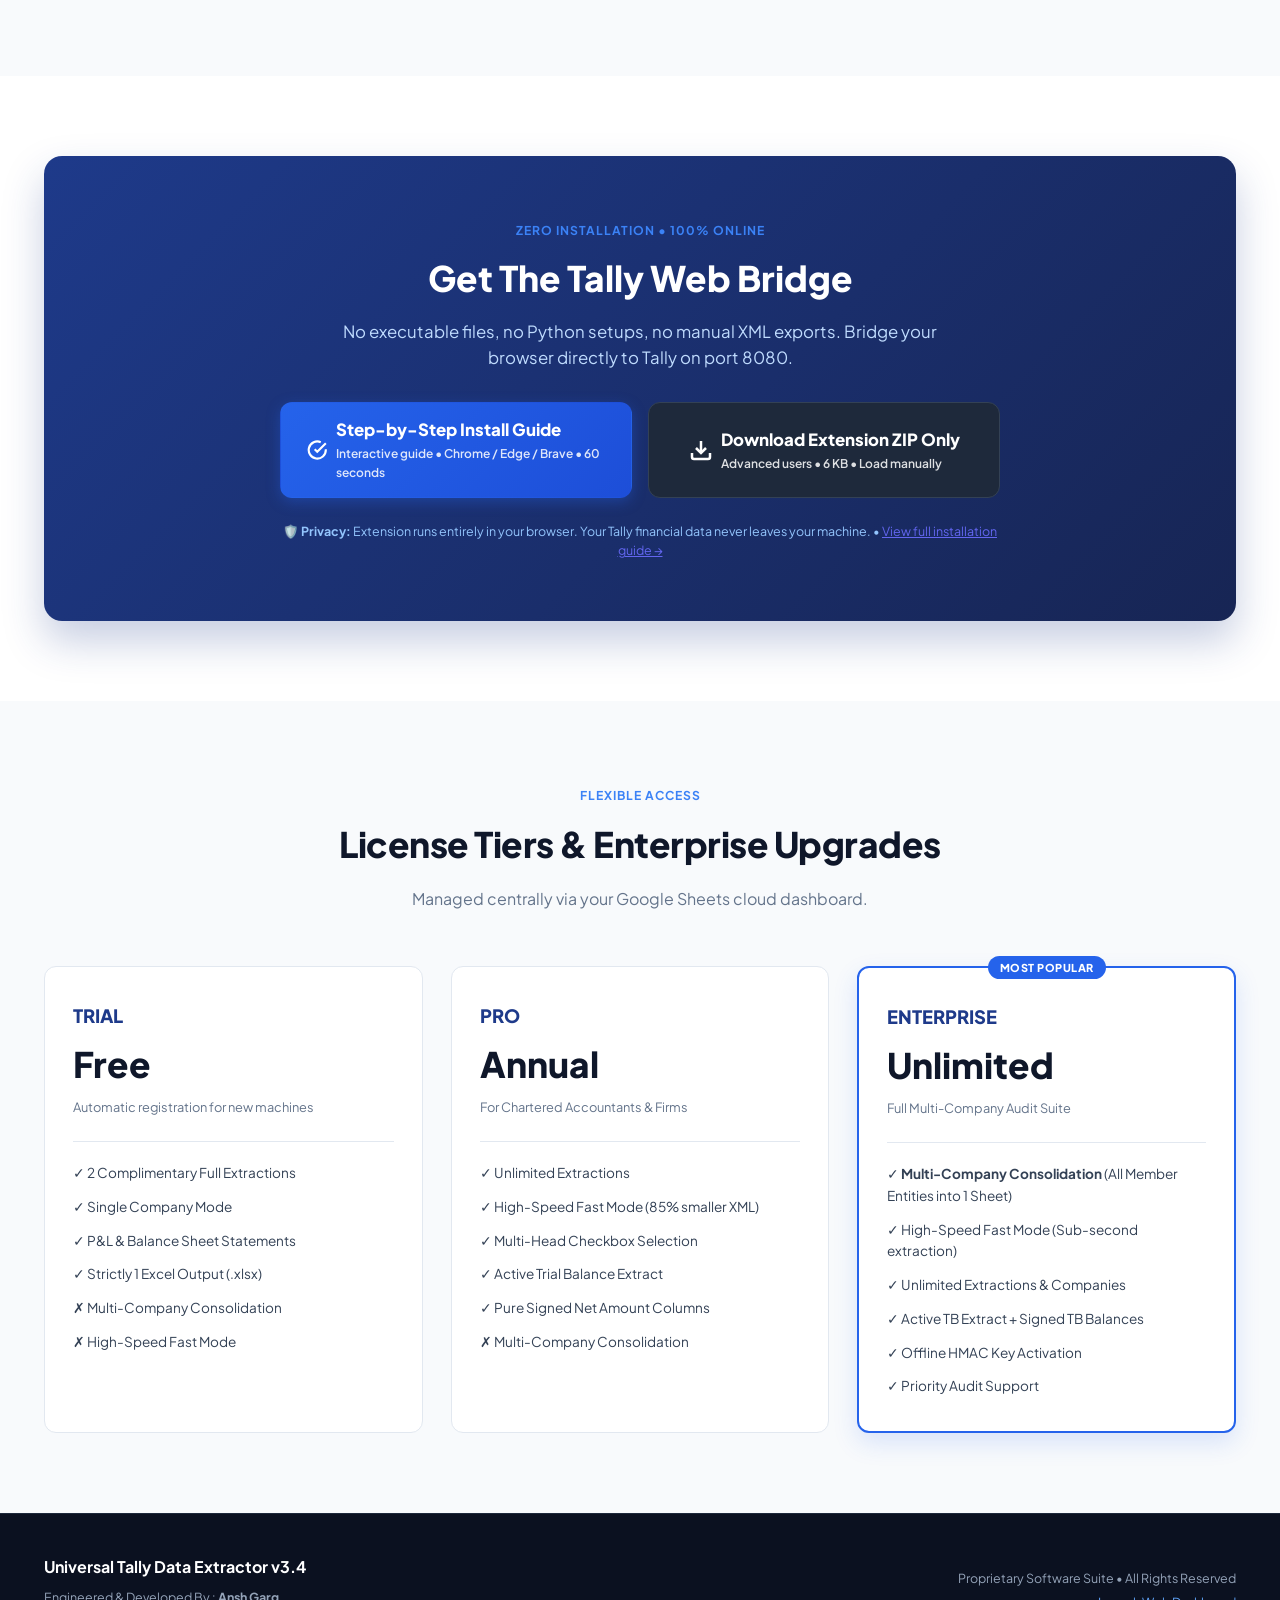
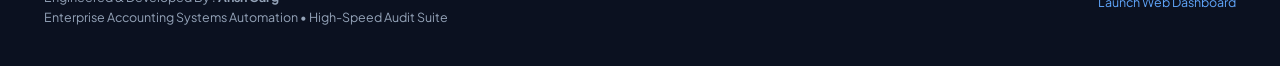
==== commit bbe70d4d: "Extension push" ====
--- a/website/index.html
+++ b/website/index.html
@@ -80,14 +80,14 @@
           </div>
         </div>
         <div class="bridge-cta" id="bridge-cta">
-          <a href="downloads/tally-web-extension.zip" class="btn btn-sm btn-outline-white" download>Get Extension (6 KB)</a>
+          <a href="/install" class="btn btn-sm btn-outline-white">Step-by-Step Install Guide →</a>
         </div>
       </div>
 
       <div class="hero-actions">
-        <a href="downloads/tally-web-extension.zip" class="btn btn-primary btn-lg" download>
+        <a href="/install" class="btn btn-primary btn-lg">
           <svg width="20" height="20" viewBox="0 0 24 24" fill="none" stroke="currentColor" stroke-width="2.5"><path d="M21 15v4a2 2 0 0 1-2 2H5a2 2 0 0 1-2-2v-4"></path><polyline points="7 10 12 15 17 10"></polyline><line x1="12" y1="15" x2="12" y2="3"></line></svg>
-          Add Chrome Extension (1-Click &bull; 6 KB)
+          Install Chrome Extension (1-Click Guide)
         </a>
         <a id="btn-launch-dashboard" href="/dashboard" class="btn btn-secondary btn-lg">
           <svg width="20" height="20" viewBox="0 0 24 24" fill="none" stroke="currentColor" stroke-width="2.5"><circle cx="12" cy="12" r="10"></circle><polygon points="10 8 16 12 10 16 10 8"></polygon></svg>
@@ -256,20 +256,20 @@
       <div class="steps-grid">
         <div class="step-card">
           <div class="step-number">1</div>
-          <h3 class="step-title">Add Chrome Extension</h3>
-          <p class="step-desc">Download <code>tally-web-extension.zip</code> (6 KB), unzip it, open <code>chrome://extensions</code>, turn on Developer mode, and click <em>Load unpacked</em>.</p>
+          <h3 class="step-title">Install Chrome Extension</h3>
+          <p class="step-desc">Click <strong><a href="/install" style="color:inherit;text-decoration:underline;">Install Guide</a></strong> for a visual walkthrough. Download the 6 KB zip, unzip it, go to <code>chrome://extensions</code>, enable Developer Mode, and click <em>Load unpacked</em>. Takes 60 seconds.</p>
         </div>
 
         <div class="step-card">
           <div class="step-number">2</div>
-          <h3 class="step-title">Open Tally & Dashboard</h3>
-          <p class="step-desc">Ensure TallyPrime or Tally.ERP 9 is running on port 8080, then click <strong>Launch Web Extractor</strong> to open the live dashboard.</p>
+          <h3 class="step-title">Open Tally &amp; Dashboard</h3>
+          <p class="step-desc">Ensure TallyPrime or Tally.ERP 9 is running on port 8080, then click <strong>Launch Web Extractor</strong> above. The ⚡ extension icon in your toolbar confirms the bridge is active.</p>
         </div>
 
         <div class="step-card">
           <div class="step-number">3</div>
-          <h3 class="step-title">Extract & Download</h3>
-          <p class="step-desc">Select your company and heads, click <strong>Extract</strong>, and download your consolidated Master Excel workbook instantly!</p>
+          <h3 class="step-title">Extract &amp; Download</h3>
+          <p class="step-desc">Select your company and heads, click <strong>Extract</strong>, and your consolidated Master Excel workbook downloads automatically!</p>
         </div>
       </div>
     </div>
@@ -287,27 +287,27 @@
           </p>
 
           <div class="download-options" style="display: flex; gap: 1rem; flex-wrap: wrap; justify-content: center;">
-            <!-- Extension Download (Primary) -->
-            <a href="downloads/tally-web-extension.zip" class="btn btn-primary btn-lg" download style="flex: 1 1 300px; max-width: 420px; text-align: left;">
-              <svg width="24" height="24" viewBox="0 0 24 24" fill="none" stroke="currentColor" stroke-width="2.5"><circle cx="12" cy="12" r="10"></circle><circle cx="12" cy="12" r="4"></circle><line x1="4.93" y1="4.93" x2="9.17" y2="9.17"></line><line x1="14.83" y1="14.83" x2="19.07" y2="19.07"></line><line x1="14.83" y1="9.17" x2="19.07" y2="4.93"></line><line x1="4.93" y1="19.07" x2="9.17" y2="14.83"></line></svg>
+            <!-- Extension Install Guide (Primary) -->
+            <a href="/install" class="btn btn-primary btn-lg" style="flex: 1 1 300px; max-width: 420px; text-align: left;">
+              <svg width="24" height="24" viewBox="0 0 24 24" fill="none" stroke="currentColor" stroke-width="2.5"><path d="M22 11.08V12a10 10 0 1 1-5.93-9.14"></path><polyline points="22 4 12 14.01 9 11.01"></polyline></svg>
               <div>
-                <div style="font-size: 1.05rem; font-weight: 800;">Chrome Extension (Recommended)</div>
-                <div style="font-size: 0.75rem; opacity: 0.85;">100% Online &bull; 6 KB &bull; Chrome / Edge / Brave</div>
+                <div style="font-size: 1.05rem; font-weight: 800;">Step-by-Step Install Guide</div>
+                <div style="font-size: 0.75rem; opacity: 0.85;">Interactive guide • Chrome / Edge / Brave • 60 seconds</div>
               </div>
             </a>
 
-            <!-- Local Agent Download (Fallback) -->
-            <a href="downloads/tally-web-agent.zip" class="btn btn-secondary btn-lg" download style="flex: 1 1 300px; max-width: 420px; text-align: left;">
+            <!-- Direct Raw Download (Secondary) -->
+            <a href="downloads/tally-web-extension.zip" class="btn btn-secondary btn-lg" download style="flex: 1 1 300px; max-width: 420px; text-align: left;">
               <svg width="24" height="24" viewBox="0 0 24 24" fill="none" stroke="currentColor" stroke-width="2.5"><path d="M21 15v4a2 2 0 0 1-2 2H5a2 2 0 0 1-2-2v-4"></path><polyline points="7 10 12 15 17 10"></polyline><line x1="12" y1="15" x2="12" y2="3"></line></svg>
               <div>
-                <div style="font-size: 1.05rem; font-weight: 800;">Local Agent Service (.ZIP)</div>
-                <div style="font-size: 0.75rem; opacity: 0.85;">Optional Fallback &bull; 35 KB &bull; Windows 10/11</div>
+                <div style="font-size: 1.05rem; font-weight: 800;">Download Extension ZIP Only</div>
+                <div style="font-size: 0.75rem; opacity: 0.85;">Advanced users • 6 KB • Load manually</div>
               </div>
             </a>
           </div>
 
           <div class="download-requirements">
-            <span><strong>Extension Setup:</strong> 1. Unzip <code>tally-web-extension.zip</code> &bull; 2. In Chrome, go to <code>chrome://extensions</code> &bull; 3. Enable Developer Mode and click <strong>Load unpacked</strong>. Done!</span>
+            <span>🛡️ <strong>Privacy:</strong> Extension runs entirely in your browser. Your Tally financial data never leaves your machine. &bull; <a href="/install" style="color:var(--primary-color,#6366f1);">View full installation guide →</a></span>
           </div>
         </div>
       </div>
